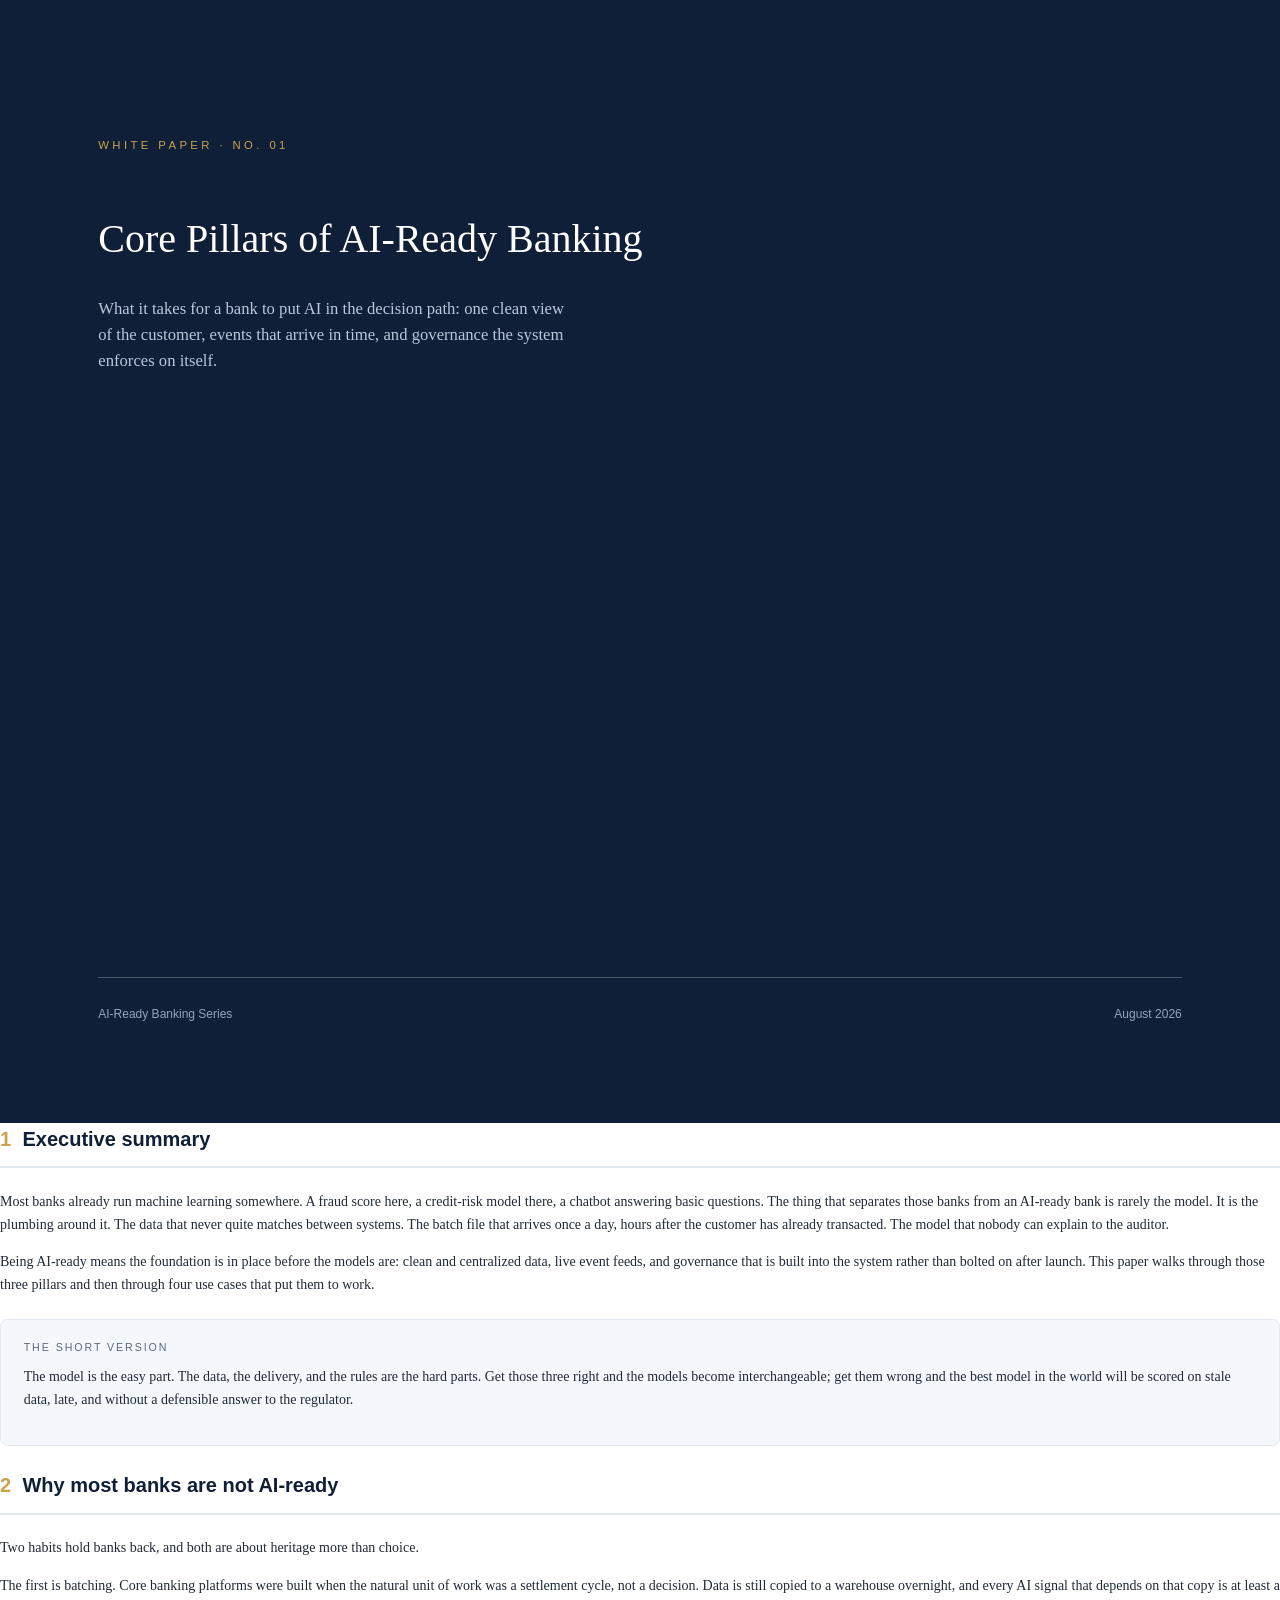
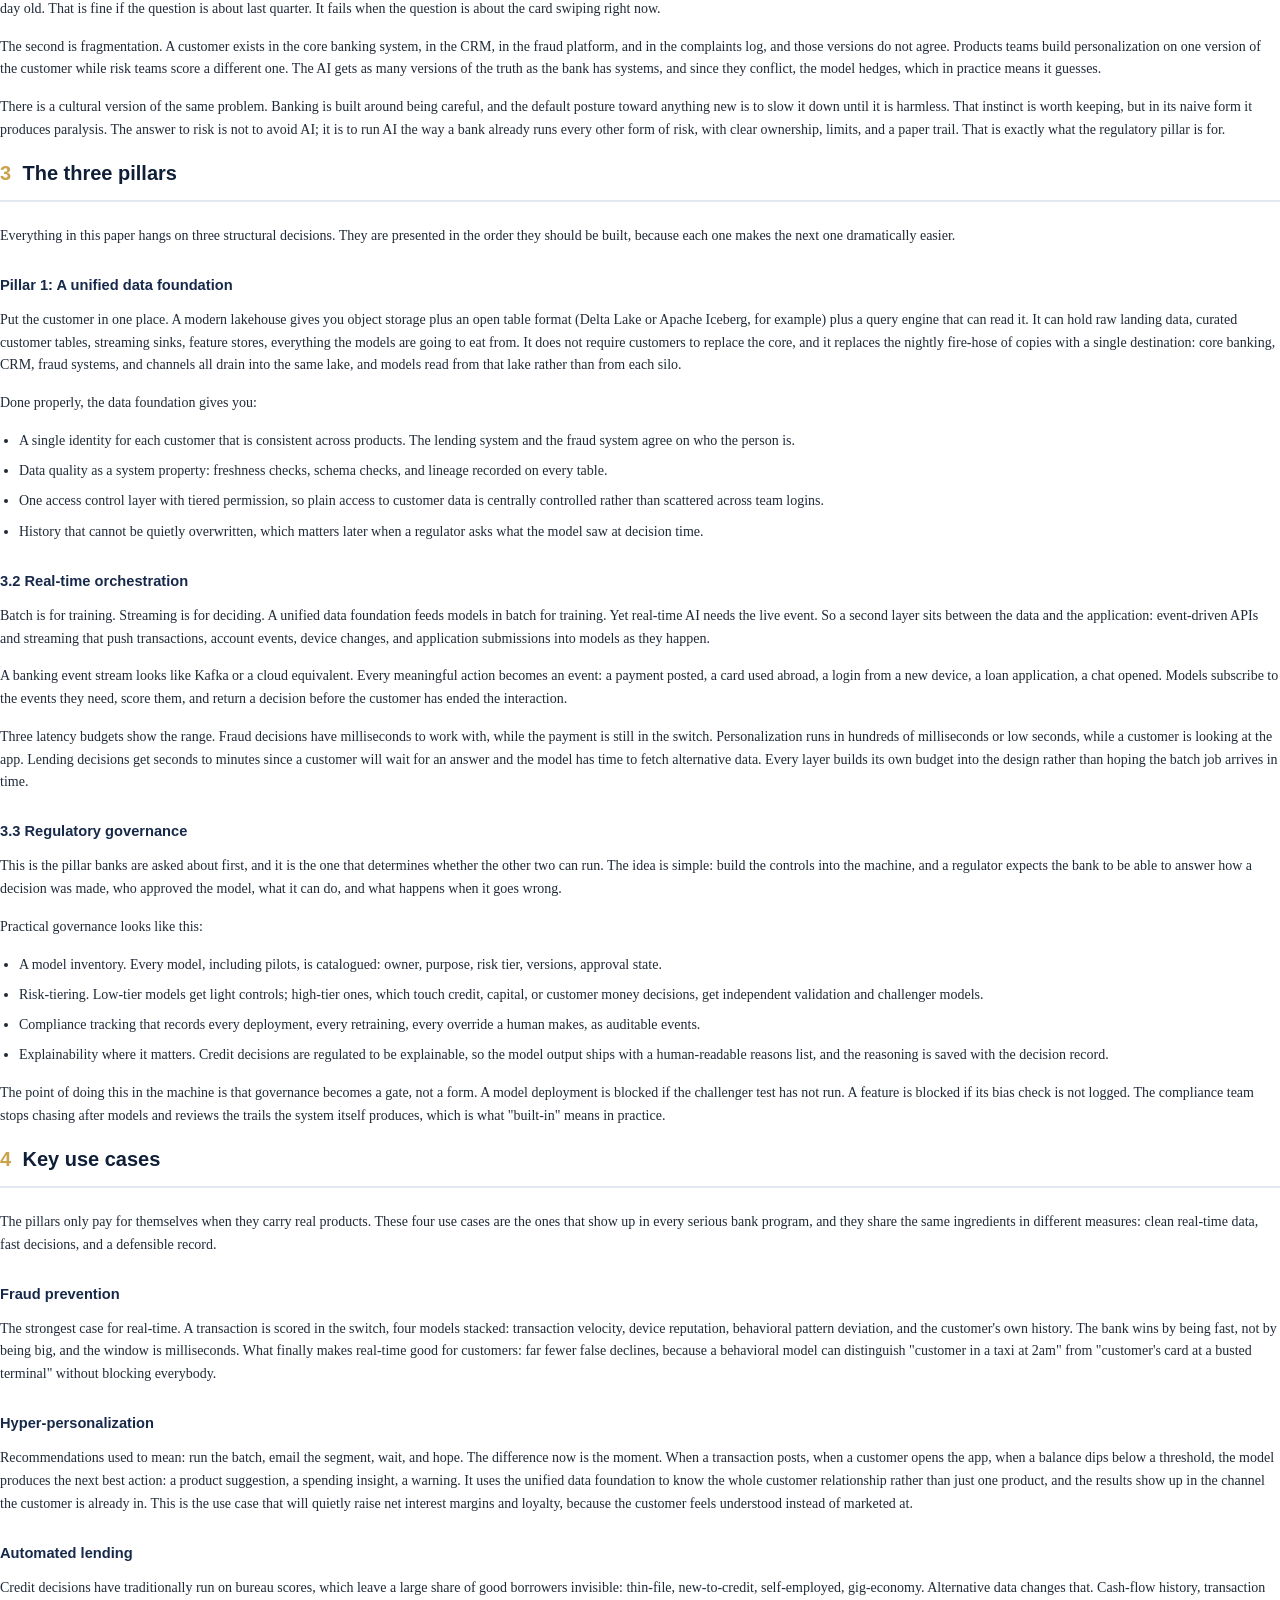
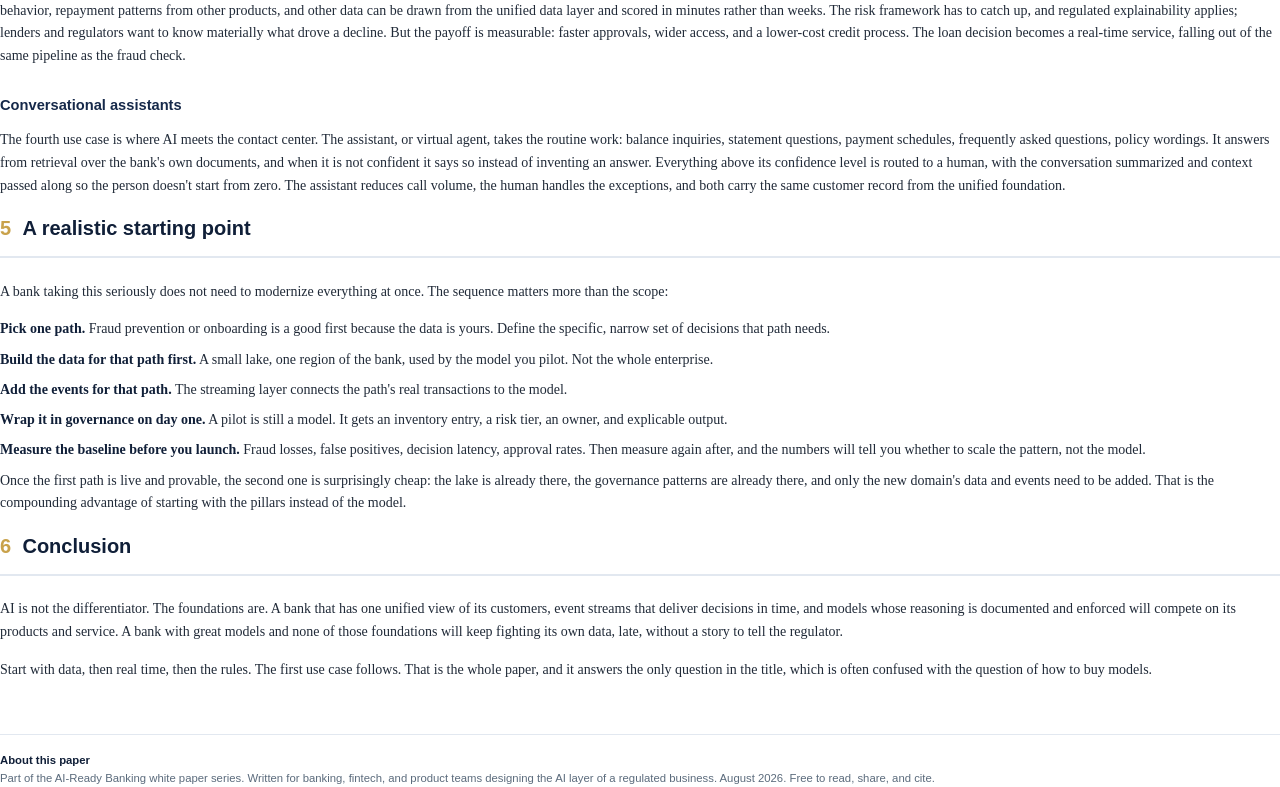
==== white-papers/core-pillars-of-ai-ready-banking.html @ 01cc120d "White paper 01: Core Pillars of AI-Ready Banking" ====
<!DOCTYPE html>
<html lang="en">
<head>
<meta charset="utf-8">
<meta name="viewport" content="width=device-width, initial-scale=1">
<title>Core Pillars of AI-Ready Banking | White Paper</title>
<style>
  :root {
    --navy: #101f38;
    --navy2: #16294a;
    --gold: #c9a24b;
    --ink: #202a38;
    --muted: #5b6b7c;
    --line: #e2e8f0;
  }
  * { box-sizing: border-box; margin: 0; padding: 0; }
  html { -webkit-print-color-adjust: exact; print-color-adjust: exact; }
  body {
    font-family: Georgia, "Times New Roman", serif;
    color: var(--ink);
    font-size: 10.5pt;
    line-height: 1.62;
  }

  @page { size: A4; margin: 20mm 17mm; }
  @page cover { margin: 0; }
  @page { @bottom-right { content: counter(page); font-family: "Segoe UI", Arial, sans-serif; font-size: 8pt; color: #94a3b3; } }
  @page cover { @bottom-right { content: none; } }

  /* ---------- cover ---------- */
  .cover {
    page: cover;
    height: 297mm;
    background: var(--navy);
    color: #fff;
    padding: 36mm 26mm;
    position: relative;
    page-break-after: always;
  }
  .cover .kicker {
    font-family: "Segoe UI", Arial, sans-serif;
    letter-spacing: .3em;
    font-size: 8.5pt;
    color: var(--gold);
    text-transform: uppercase;
  }
  .cover h1 {
    font-size: 30pt;
    line-height: 1.18;
    font-weight: normal;
    margin: 16mm 0 9mm;
  }
  .cover .subtitle {
    font-size: 12.5pt;
    line-height: 1.55;
    color: #b9c7d9;
    max-width: 128mm;
  }
  .cover .meta {
    position: absolute;
    bottom: 26mm;
    left: 26mm;
    right: 26mm;
    border-top: 1px solid rgba(255,255,255,.25);
    padding-top: 7mm;
    font-family: "Segoe UI", Arial, sans-serif;
    font-size: 9pt;
    color: #93a5bb;
    display: flex;
    justify-content: space-between;
  }

  /* ---------- body ---------- */
  section { padding: 0; }
  h2 {
    font-family: "Segoe UI", Arial, sans-serif;
    font-size: 15pt;
    font-weight: 600;
    color: var(--navy);
    margin: 0 0 6mm;
    padding-bottom: 3mm;
    border-bottom: 2px solid var(--line);
    page-break-after: avoid;
  }
  h2 .num { color: var(--gold); margin-right: 3mm; font-weight: 600; }
  h3 {
    font-family: "Segoe UI", Arial, sans-serif;
    font-size: 11pt;
    font-weight: 600;
    color: var(--navy2);
    margin: 7mm 0 3mm;
    page-break-after: avoid;
  }
  p { margin: 0 0 4mm; }
  ul { margin: 0 0 4mm 5mm; }
  li { margin-bottom: 2mm; }
  strong { color: var(--navy); }
  .paper-title {
    font-family: "Segoe UI", Arial, sans-serif;
    font-size: 17pt;
    font-weight: 600;
    color: var(--navy);
    margin-bottom: 6mm;
  }
  .lede {
    font-size: 11.5pt;
    line-height: 1.6;
    color: #33445a;
    border-left: 3px solid var(--gold);
    padding-left: 5mm;
    margin-bottom: 8mm;
  }
  .box {
    background: #f4f7fb;
    border: 1px solid var(--line);
    border-radius: 2mm;
    padding: 5mm 6mm;
    margin: 6mm 0;
  }
  .box .box-label {
    font-family: "Segoe UI", Arial, sans-serif;
    font-size: 8pt;
    letter-spacing: .18em;
    text-transform: uppercase;
    color: var(--muted);
    margin-bottom: 2.5mm;
  }
  .pillars { margin: 6mm 0; }
  .colophon {
    margin-top: 14mm;
    padding-top: 4mm;
    border-top: 1px solid var(--line);
    font-size: 8.5pt;
    color: var(--muted);
    font-family: "Segoe UI", Arial, sans-serif;
    line-height: 1.6;
  }
  .pagebreak { page-break-before: always; }
</style>
</head>
<body>

<!-- ================= COVER ================= -->
<div class="cover">
  <div class="kicker">White Paper &middot; No. 01</div>
  <h1>Core Pillars of AI-Ready Banking</h1>
  <div class="subtitle">What it takes for a bank to put AI in the decision path: one clean view of the customer, events that arrive in time, and governance the system enforces on itself.</div>
  <div class="meta">
    <span>AI-Ready Banking Series</span>
    <span>August 2026</span>
  </div>
</div>

<!-- ================= BODY ================= -->
<section>
  <h2><span class="num">1</span>Executive summary</h2>

  <p>Most banks already run machine learning somewhere. A fraud score here, a credit-risk model there, a chatbot answering basic questions. The thing that separates those banks from an AI-ready bank is rarely the model. It is the plumbing around it. The data that never quite matches between systems. The batch file that arrives once a day, hours after the customer has already transacted. The model that nobody can explain to the auditor.</p>

  <p>Being AI-ready means the foundation is in place before the models are: clean and centralized data, live event feeds, and governance that is built into the system rather than bolted on after launch. This paper walks through those three pillars and then through four use cases that put them to work.</p>

  <div class="box">
    <div class="box-label">The short version</div>
    <p>The model is the easy part. The data, the delivery, and the rules are the hard parts. Get those three right and the models become interchangeable; get them wrong and the best model in the world will be scored on stale data, late, and without a defensible answer to the regulator.</p>
  </div>

  <h2><span class="num">2</span>Why most banks are not AI-ready</h2>

  <p>Two habits hold banks back, and both are about heritage more than choice.</p>

  <p>The first is batching. Core banking platforms were built when the natural unit of work was a settlement cycle, not a decision. Data is still copied to a warehouse overnight, and every AI signal that depends on that copy is at least a day old. That is fine if the question is about last quarter. It fails when the question is about the card swiping right now.</p>

  <p>The second is fragmentation. A customer exists in the core banking system, in the CRM, in the fraud platform, and in the complaints log, and those versions do not agree. Products teams build personalization on one version of the customer while risk teams score a different one. The AI gets as many versions of the truth as the bank has systems, and since they conflict, the model hedges, which in practice means it guesses.</p>

  <p>There is a cultural version of the same problem. Banking is built around being careful, and the default posture toward anything new is to slow it down until it is harmless. That instinct is worth keeping, but in its naive form it produces paralysis. The answer to risk is not to avoid AI; it is to run AI the way a bank already runs every other form of risk, with clear ownership, limits, and a paper trail. That is exactly what the regulatory pillar is for.</p>

  <h2><span class="num">3</span>The three pillars</h2>

  <p>Everything in this paper hangs on three structural decisions. They are presented in the order they should be built, because each one makes the next one dramatically easier.</p>

  <h3>Pillar 1: A unified data foundation</h3>
  <p>Put the customer in one place. A modern lakehouse gives you object storage plus an open table format (Delta Lake or Apache Iceberg, for example) plus a query engine that can read it. It can hold raw landing data, curated customer tables, streaming sinks, feature stores, everything the models are going to eat from. It does not require customers to replace the core, and it replaces the nightly fire-hose of copies with a single destination: core banking, CRM, fraud systems, and channels all drain into the same lake, and models read from that lake rather than from each silo.</p>
  <p>Done properly, the data foundation gives you:</p>
  <ul>
    <li>A single identity for each customer that is consistent across products. The lending system and the fraud system agree on who the person is.</li>
    <li>Data quality as a system property: freshness checks, schema checks, and lineage recorded on every table.</li>
    <li>One access control layer with tiered permission, so plain access to customer data is centrally controlled rather than scattered across team logins.</li>
    <li>History that cannot be quietly overwritten, which matters later when a regulator asks what the model saw at decision time.</li>
  </ul>

  <h3>3.2 Real-time orchestration</h3>
  <p>Batch is for training. Streaming is for deciding. A unified data foundation feeds models in batch for training. Yet real-time AI needs the live event. So a second layer sits between the data and the application: event-driven APIs and streaming that push transactions, account events, device changes, and application submissions into models as they happen.</p>
  <p>A banking event stream looks like Kafka or a cloud equivalent. Every meaningful action becomes an event: a payment posted, a card used abroad, a login from a new device, a loan application, a chat opened. Models subscribe to the events they need, score them, and return a decision before the customer has ended the interaction.</p>
  <p>Three latency budgets show the range. Fraud decisions have milliseconds to work with, while the payment is still in the switch. Personalization runs in hundreds of milliseconds or low seconds, while a customer is looking at the app. Lending decisions get seconds to minutes since a customer will wait for an answer and the model has time to fetch alternative data. Every layer builds its own budget into the design rather than hoping the batch job arrives in time.</p>

  <h3>3.3 Regulatory governance</h3>
  <p>This is the pillar banks are asked about first, and it is the one that determines whether the other two can run. The idea is simple: build the controls into the machine, and a regulator expects the bank to be able to answer how a decision was made, who approved the model, what it can do, and what happens when it goes wrong.</p>
  <p>Practical governance looks like this:</p>
  <ul>
    <li>A model inventory. Every model, including pilots, is catalogued: owner, purpose, risk tier, versions, approval state.</li>
    <li>Risk-tiering. Low-tier models get light controls; high-tier ones, which touch credit, capital, or customer money decisions, get independent validation and challenger models.</li>
    <li>Compliance tracking that records every deployment, every retraining, every override a human makes, as auditable events.</li>
    <li>Explainability where it matters. Credit decisions are regulated to be explainable, so the model output ships with a human-readable reasons list, and the reasoning is saved with the decision record.</li>
  </ul>
  <p>The point of doing this in the machine is that governance becomes a gate, not a form. A model deployment is blocked if the challenger test has not run. A feature is blocked if its bias check is not logged. The compliance team stops chasing after models and reviews the trails the system itself produces, which is what "built-in" means in practice.</p>

  <h2><span class="num">4</span>Key use cases</h2>

  <p>The pillars only pay for themselves when they carry real products. These four use cases are the ones that show up in every serious bank program, and they share the same ingredients in different measures: clean real-time data, fast decisions, and a defensible record.</p>

  <h3>Fraud prevention</h3>
  <p>The strongest case for real-time. A transaction is scored in the switch, four models stacked: transaction velocity, device reputation, behavioral pattern deviation, and the customer's own history. The bank wins by being fast, not by being big, and the window is milliseconds. What finally makes real-time good for customers: far fewer false declines, because a behavioral model can distinguish "customer in a taxi at 2am" from "customer's card at a busted terminal" without blocking everybody.</p>

  <h3>Hyper-personalization</h3>
  <p>Recommendations used to mean: run the batch, email the segment, wait, and hope. The difference now is the moment. When a transaction posts, when a customer opens the app, when a balance dips below a threshold, the model produces the next best action: a product suggestion, a spending insight, a warning. It uses the unified data foundation to know the whole customer relationship rather than just one product, and the results show up in the channel the customer is already in. This is the use case that will quietly raise net interest margins and loyalty, because the customer feels understood instead of marketed at.</p>

  <h3>Automated lending</h3>
  <p>Credit decisions have traditionally run on bureau scores, which leave a large share of good borrowers invisible: thin-file, new-to-credit, self-employed, gig-economy. Alternative data changes that. Cash-flow history, transaction behavior, repayment patterns from other products, and other data can be drawn from the unified data layer and scored in minutes rather than weeks. The risk framework has to catch up, and regulated explainability applies; lenders and regulators want to know materially what drove a decline. But the payoff is measurable: faster approvals, wider access, and a lower-cost credit process. The loan decision becomes a real-time service, falling out of the same pipeline as the fraud check.</p>

  <h3>Conversational assistants</h3>
  <p>The fourth use case is where AI meets the contact center. The assistant, or virtual agent, takes the routine work: balance inquiries, statement questions, payment schedules, frequently asked questions, policy wordings. It answers from retrieval over the bank's own documents, and when it is not confident it says so instead of inventing an answer. Everything above its confidence level is routed to a human, with the conversation summarized and context passed along so the person doesn't start from zero. The assistant reduces call volume, the human handles the exceptions, and both carry the same customer record from the unified foundation.</p>

  <h2><span class="num">5</span>A realistic starting point</h2>

  <p>A bank taking this seriously does not need to modernize everything at once. The sequence matters more than the scope:</p>

  <ol>
    <li><strong>Pick one path.</strong> Fraud prevention or onboarding is a good first because the data is yours. Define the specific, narrow set of decisions that path needs.</li>
    <li><strong>Build the data for that path first.</strong> A small lake, one region of the bank, used by the model you pilot. Not the whole enterprise.</li>
    <li><strong>Add the events for that path.</strong> The streaming layer connects the path's real transactions to the model.</li>
    <li><strong>Wrap it in governance on day one.</strong> A pilot is still a model. It gets an inventory entry, a risk tier, an owner, and explicable output.</li>
    <li><strong>Measure the baseline before you launch.</strong> Fraud losses, false positives, decision latency, approval rates. Then measure again after, and the numbers will tell you whether to scale the pattern, not the model.</li>
  </ol>

  <p>Once the first path is live and provable, the second one is surprisingly cheap: the lake is already there, the governance patterns are already there, and only the new domain's data and events need to be added. That is the compounding advantage of starting with the pillars instead of the model.</p>

  <h2><span class="num">6</span>Conclusion</h2>

  <p>AI is not the differentiator. The foundations are. A bank that has one unified view of its customers, event streams that deliver decisions in time, and models whose reasoning is documented and enforced will compete on its products and service. A bank with great models and none of those foundations will keep fighting its own data, late, without a story to tell the regulator.</p>
  <p>Start with data, then real time, then the rules. The first use case follows. That is the whole paper, and it answers the only question in the title, which is often confused with the question of how to buy models.</p>

  <div class="colophon">
    <strong>About this paper</strong><br>
    Part of the AI-Ready Banking white paper series. Written for banking, fintech, and product teams designing the AI layer of a regulated business. August 2026. Free to read, share, and cite.
  </div>
</section>

</body>
</html>
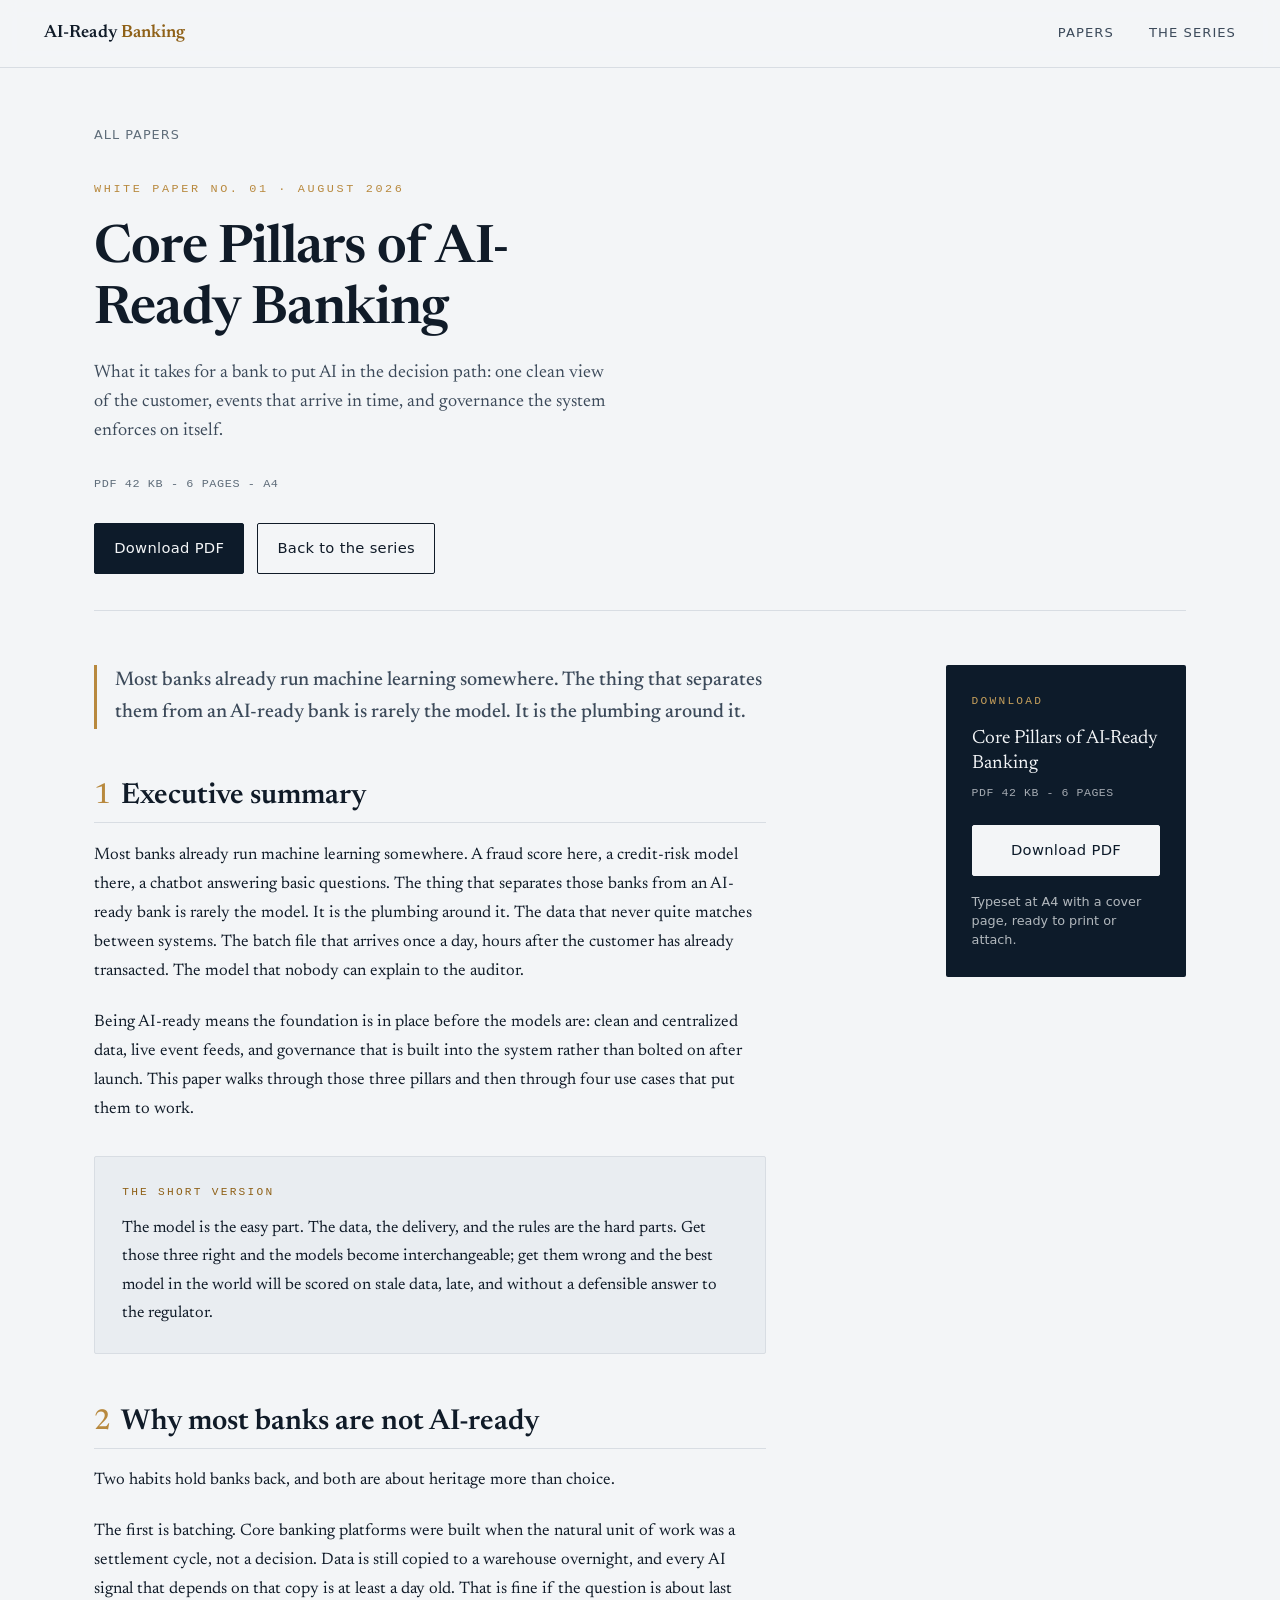
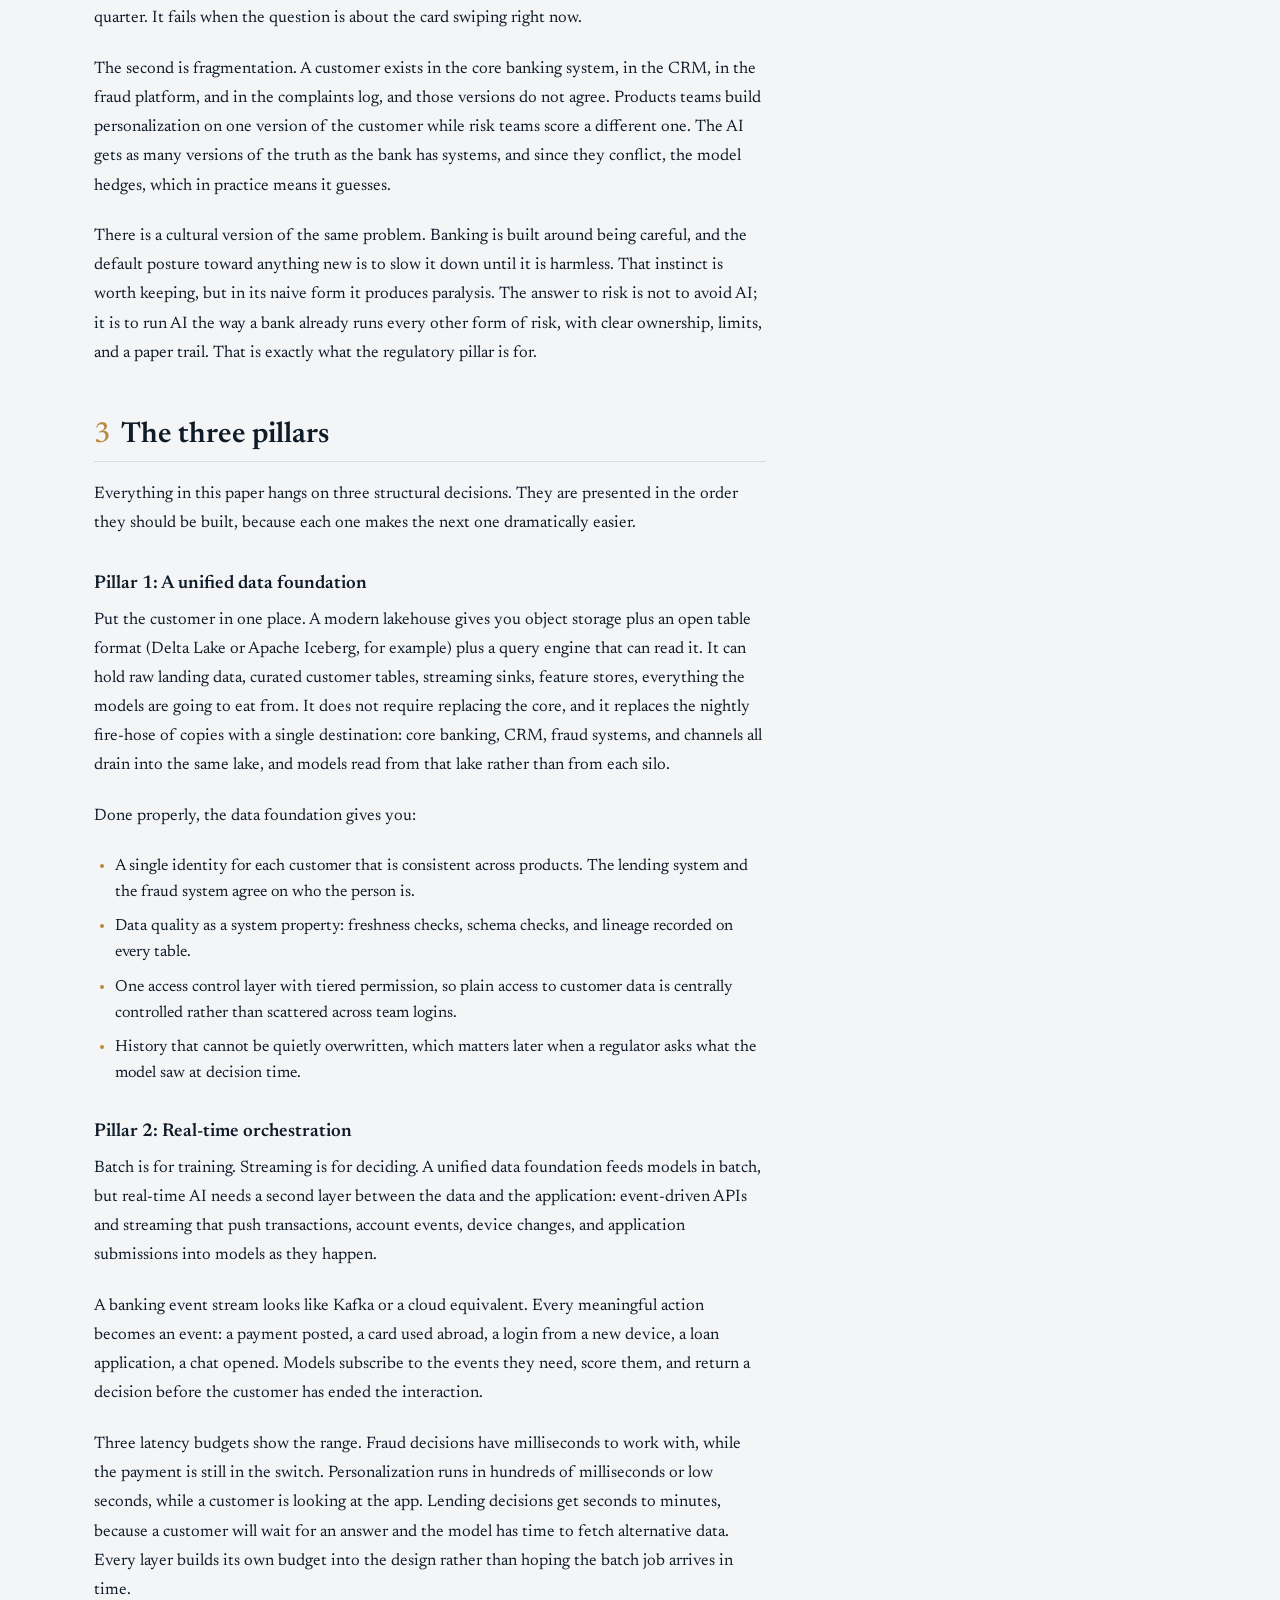
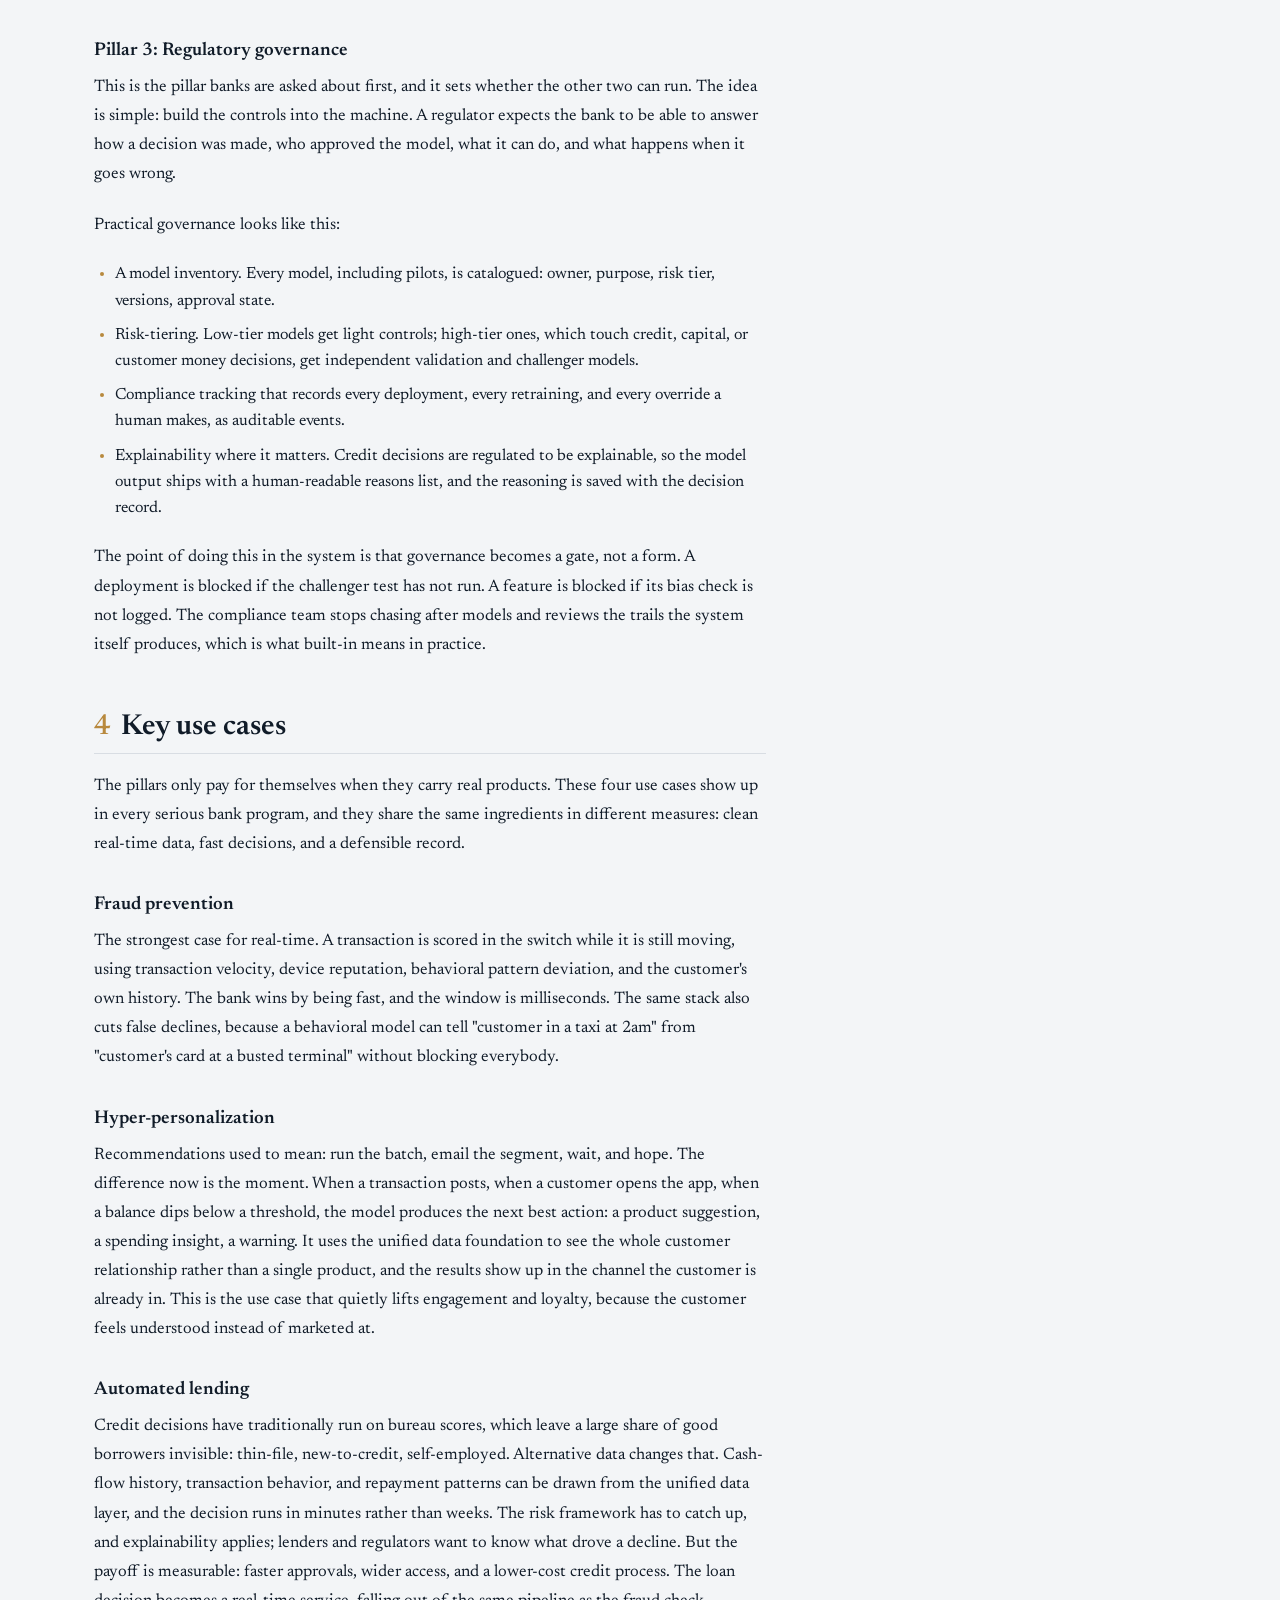
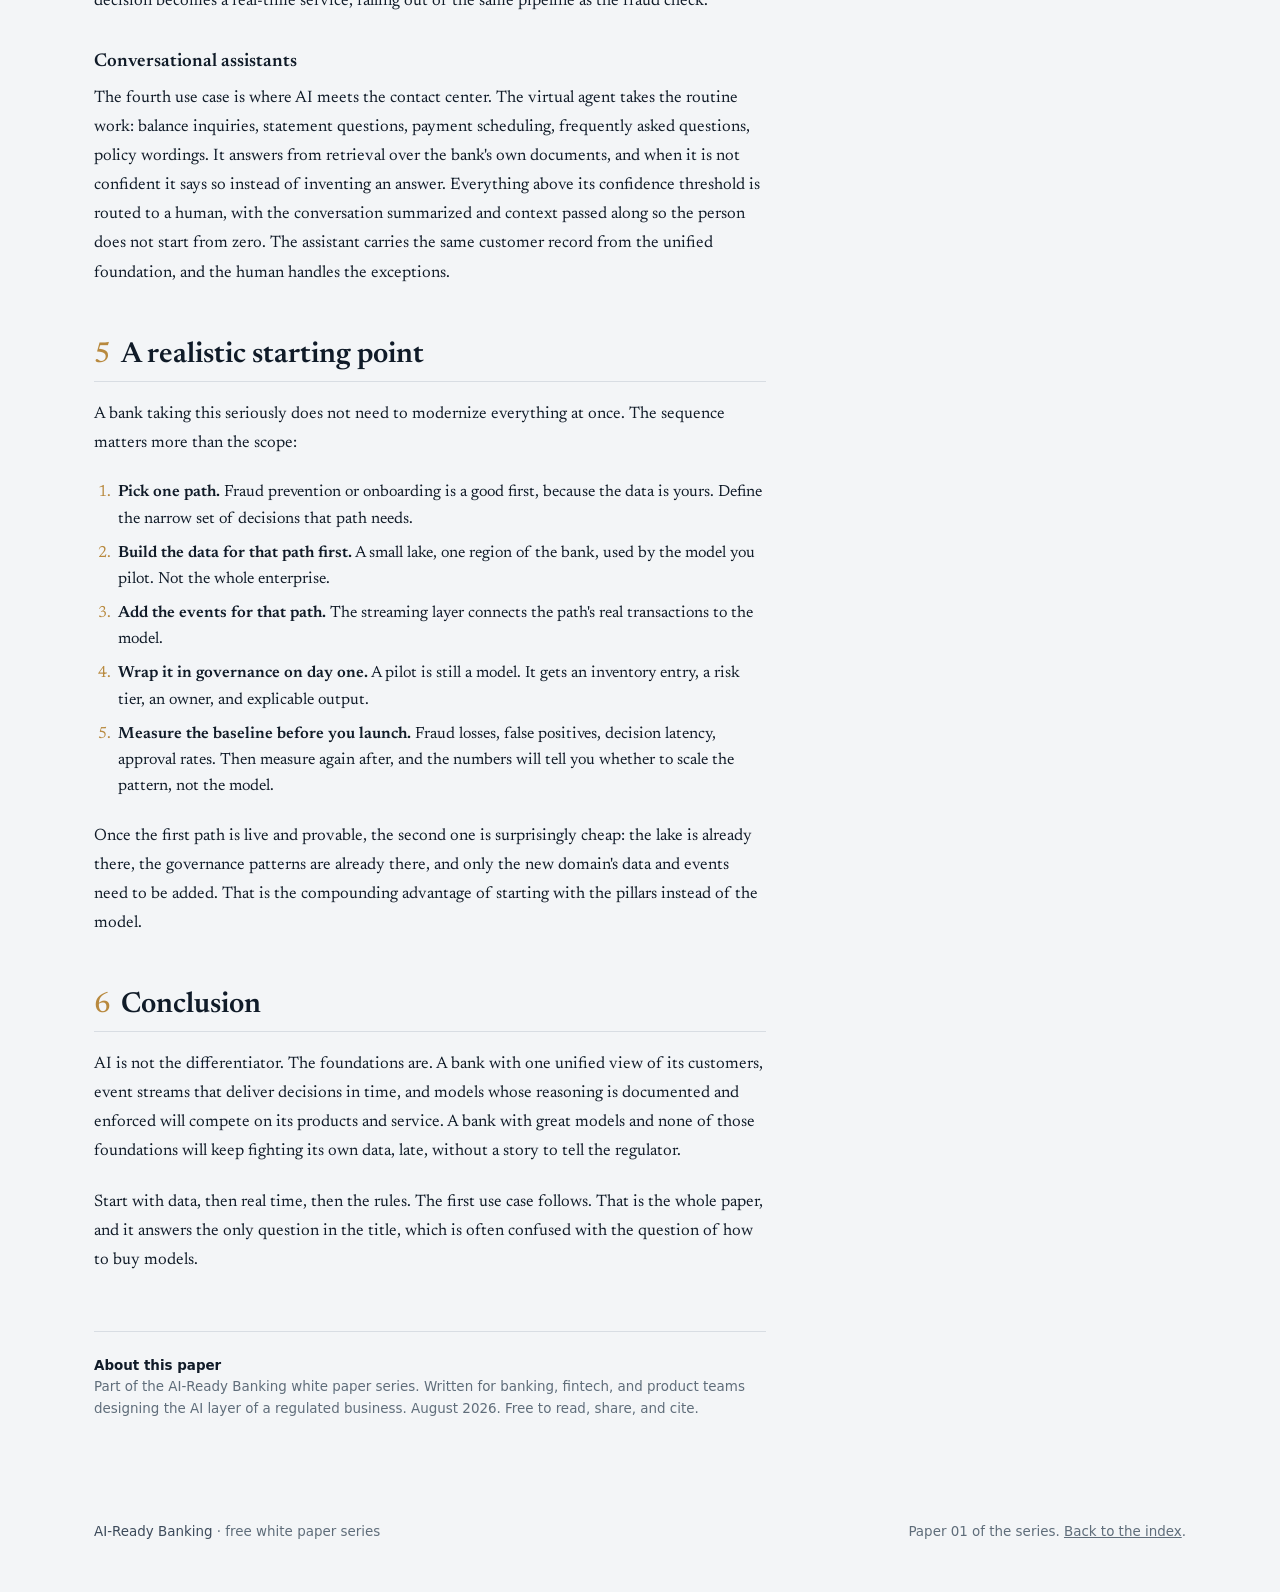
==== commit 5b7bfcdf: "Redesign the series site and PDF pipeline - New design system: cool bond paper, banknote gold, hairl" ====
--- a/white-papers/core-pillars-of-ai-ready-banking.html
+++ b/white-papers/core-pillars-of-ai-ready-banking.html
@@ -3,144 +3,74 @@
 <head>
 <meta charset="utf-8">
 <meta name="viewport" content="width=device-width, initial-scale=1">
-<title>Core Pillars of AI-Ready Banking | White Paper</title>
+<title>Core Pillars of AI-Ready Banking | White Paper 01</title>
+<meta name="description" content="White paper: the data, delivery, and governance foundations a bank needs before AI can make decisions in real time.">
+<meta property="og:title" content="Core Pillars of AI-Ready Banking">
+<meta property="og:description" content="Three pillars and four use cases that turn AI from a pilot into a decision engine inside a regulated bank.">
+<meta property="og:type" content="article">
+<link rel="icon" href="data:image/svg+xml,%3Csvg xmlns='http://www.w3.org/2000/svg' viewBox='0 0 64 64'%3E%3Crect width='64' height='64' fill='%230d1b2a'/%3E%3Ctext x='32' y='45' font-family='Georgia,serif' font-size='38' fill='%23b8893e' text-anchor='middle'%3EA%3C/text%3E%3C/svg%3E">
+<link rel="stylesheet" href="../assets/fonts.css">
+<link rel="stylesheet" href="../assets/site.css">
 <style>
-  :root {
-    --navy: #101f38;
-    --navy2: #16294a;
-    --gold: #c9a24b;
-    --ink: #202a38;
-    --muted: #5b6b7c;
-    --line: #e2e8f0;
-  }
-  * { box-sizing: border-box; margin: 0; padding: 0; }
-  html { -webkit-print-color-adjust: exact; print-color-adjust: exact; }
-  body {
-    font-family: Georgia, "Times New Roman", serif;
-    color: var(--ink);
-    font-size: 10.5pt;
-    line-height: 1.62;
-  }
-
+  /* ---------- print: the paper is the artifact ---------- */
   @page { size: A4; margin: 20mm 17mm; }
   @page cover { margin: 0; }
-  @page { @bottom-right { content: counter(page); font-family: "Segoe UI", Arial, sans-serif; font-size: 8pt; color: #94a3b3; } }
+  @page { @bottom-right { content: counter(page); font-family: "Segoe UI", Arial, sans-serif; font-size: 8pt; color: #8a97a5; } }
   @page cover { @bottom-right { content: none; } }
 
-  /* ---------- cover ---------- */
-  .cover {
-    page: cover;
-    height: 297mm;
-    background: var(--navy);
-    color: #fff;
-    padding: 36mm 26mm;
-    position: relative;
-    page-break-after: always;
+  .cover { display: none; } /* print only */
+
+  @media print {
+    .site-head, .back-link, .paper-cta, .download-card, .paper-heading { display: none !important; }
+    .paper-layout { display: block; }
+    .article { max-width: none; }
+    .article p { font-size: 10.5pt; line-height: 1.7; margin-bottom: 4mm; }
+    .article h2 { font-size: 14pt; margin: 9mm 0 4mm; border-bottom: 1px solid #d8dde3; padding-bottom: 2mm; page-break-after: avoid; }
+    .article h3 { font-size: 11pt; margin: 7mm 0 2.5mm; page-break-after: avoid; }
+    .article .lede { font-size: 12pt; border-left: 3px solid #b8893e; padding-left: 5mm; }
+    .article .box { background: #e9edf1; border: 1px solid #d8dde3; }
+    .article ul, .article ol { margin-bottom: 4mm; }
+    .colophon { font-size: 8.5pt; }
+
+    .cover {
+      display: block;
+      page: cover;
+      height: 297mm;
+      background: #0d1b2a;
+      color: #ffffff;
+      padding: 36mm 26mm;
+      position: relative;
+      page-break-after: always;
+    }
+    .cover .kicker {
+      font-family: "Segoe UI", Arial, sans-serif;
+      letter-spacing: 0.3em;
+      font-size: 8.5pt;
+      color: #c8a15c;
+      text-transform: uppercase;
+    }
+    .cover h1 { font-size: 30pt; line-height: 1.18; font-weight: 600; margin: 16mm 0 9mm; color: #ffffff; }
+    .cover .subtitle { font-size: 12.5pt; line-height: 1.55; color: #b9c7d9; max-width: 128mm; }
+    .cover .meta {
+      position: absolute; bottom: 26mm; left: 26mm; right: 26mm;
+      border-top: 1px solid rgba(255, 255, 255, 0.25); padding-top: 7mm;
+      font-family: "Segoe UI", Arial, sans-serif; font-size: 9pt; color: #93a5bb;
+      display: flex; justify-content: space-between;
+    }
   }
-  .cover .kicker {
-    font-family: "Segoe UI", Arial, sans-serif;
-    letter-spacing: .3em;
-    font-size: 8.5pt;
-    color: var(--gold);
-    text-transform: uppercase;
-  }
-  .cover h1 {
-    font-size: 30pt;
-    line-height: 1.18;
-    font-weight: normal;
-    margin: 16mm 0 9mm;
-  }
-  .cover .subtitle {
-    font-size: 12.5pt;
-    line-height: 1.55;
-    color: #b9c7d9;
-    max-width: 128mm;
-  }
-  .cover .meta {
-    position: absolute;
-    bottom: 26mm;
-    left: 26mm;
-    right: 26mm;
-    border-top: 1px solid rgba(255,255,255,.25);
-    padding-top: 7mm;
-    font-family: "Segoe UI", Arial, sans-serif;
-    font-size: 9pt;
-    color: #93a5bb;
-    display: flex;
-    justify-content: space-between;
-  }
-
-  /* ---------- body ---------- */
-  section { padding: 0; }
-  h2 {
-    font-family: "Segoe UI", Arial, sans-serif;
-    font-size: 15pt;
-    font-weight: 600;
-    color: var(--navy);
-    margin: 0 0 6mm;
-    padding-bottom: 3mm;
-    border-bottom: 2px solid var(--line);
-    page-break-after: avoid;
-  }
-  h2 .num { color: var(--gold); margin-right: 3mm; font-weight: 600; }
-  h3 {
-    font-family: "Segoe UI", Arial, sans-serif;
-    font-size: 11pt;
-    font-weight: 600;
-    color: var(--navy2);
-    margin: 7mm 0 3mm;
-    page-break-after: avoid;
-  }
-  p { margin: 0 0 4mm; }
-  ul { margin: 0 0 4mm 5mm; }
-  li { margin-bottom: 2mm; }
-  strong { color: var(--navy); }
-  .paper-title {
-    font-family: "Segoe UI", Arial, sans-serif;
-    font-size: 17pt;
-    font-weight: 600;
-    color: var(--navy);
-    margin-bottom: 6mm;
-  }
-  .lede {
-    font-size: 11.5pt;
-    line-height: 1.6;
-    color: #33445a;
-    border-left: 3px solid var(--gold);
-    padding-left: 5mm;
-    margin-bottom: 8mm;
-  }
-  .box {
-    background: #f4f7fb;
-    border: 1px solid var(--line);
-    border-radius: 2mm;
-    padding: 5mm 6mm;
-    margin: 6mm 0;
-  }
-  .box .box-label {
-    font-family: "Segoe UI", Arial, sans-serif;
-    font-size: 8pt;
-    letter-spacing: .18em;
-    text-transform: uppercase;
-    color: var(--muted);
-    margin-bottom: 2.5mm;
-  }
-  .pillars { margin: 6mm 0; }
-  .colophon {
-    margin-top: 14mm;
-    padding-top: 4mm;
-    border-top: 1px solid var(--line);
-    font-size: 8.5pt;
-    color: var(--muted);
-    font-family: "Segoe UI", Arial, sans-serif;
-    line-height: 1.6;
-  }
-  .pagebreak { page-break-before: always; }
 </style>
 </head>
 <body>
 
-<!-- ================= COVER ================= -->
+<header class="site-head">
+  <a class="wordmark" href="../index.html">AI-Ready <span>Banking</span></a>
+  <nav aria-label="Site">
+    <a href="../index.html#papers">Papers</a>
+    <a href="../index.html#series">The series</a>
+  </nav>
+</header>
+
+<!-- ================= print cover ================= -->
 <div class="cover">
   <div class="kicker">White Paper &middot; No. 01</div>
   <h1>Core Pillars of AI-Ready Banking</h1>
@@ -151,99 +81,120 @@
   </div>
 </div>
 
-<!-- ================= BODY ================= -->
-<section>
-  <h2><span class="num">1</span>Executive summary</h2>
-
-  <p>Most banks already run machine learning somewhere. A fraud score here, a credit-risk model there, a chatbot answering basic questions. The thing that separates those banks from an AI-ready bank is rarely the model. It is the plumbing around it. The data that never quite matches between systems. The batch file that arrives once a day, hours after the customer has already transacted. The model that nobody can explain to the auditor.</p>
-
-  <p>Being AI-ready means the foundation is in place before the models are: clean and centralized data, live event feeds, and governance that is built into the system rather than bolted on after launch. This paper walks through those three pillars and then through four use cases that put them to work.</p>
-
-  <div class="box">
-    <div class="box-label">The short version</div>
-    <p>The model is the easy part. The data, the delivery, and the rules are the hard parts. Get those three right and the models become interchangeable; get them wrong and the best model in the world will be scored on stale data, late, and without a defensible answer to the regulator.</p>
+<main class="wrap">
+
+  <header class="paper-heading">
+    <a class="back-link" href="../index.html">All papers</a>
+    <p class="kicker">White paper No. 01 &middot; August 2026</p>
+    <h1>Core Pillars of AI-Ready Banking</h1>
+    <p class="subtitle">What it takes for a bank to put AI in the decision path: one clean view of the customer, events that arrive in time, and governance the system enforces on itself.</p>
+    <p class="meta-row">PDF 42 KB - 6 pages - A4</p>
+    <div class="paper-cta">
+      <a class="btn primary" href="core-pillars-of-ai-ready-banking.pdf">Download PDF</a>
+      <a class="btn ghost" href="../index.html">Back to the series</a>
+    </div>
+  </header>
+
+  <div class="paper-layout">
+    <article class="article">
+
+      <p class="lede">Most banks already run machine learning somewhere. The thing that separates them from an AI-ready bank is rarely the model. It is the plumbing around it.</p>
+
+      <h2><span class="num">1</span>Executive summary</h2>
+      <p>Most banks already run machine learning somewhere. A fraud score here, a credit-risk model there, a chatbot answering basic questions. The thing that separates those banks from an AI-ready bank is rarely the model. It is the plumbing around it. The data that never quite matches between systems. The batch file that arrives once a day, hours after the customer has already transacted. The model that nobody can explain to the auditor.</p>
+      <p>Being AI-ready means the foundation is in place before the models are: clean and centralized data, live event feeds, and governance that is built into the system rather than bolted on after launch. This paper walks through those three pillars and then through four use cases that put them to work.</p>
+
+      <div class="box">
+        <p class="box-label">The short version</p>
+        <p>The model is the easy part. The data, the delivery, and the rules are the hard parts. Get those three right and the models become interchangeable; get them wrong and the best model in the world will be scored on stale data, late, and without a defensible answer to the regulator.</p>
+      </div>
+
+      <h2><span class="num">2</span>Why most banks are not AI-ready</h2>
+      <p>Two habits hold banks back, and both are about heritage more than choice.</p>
+      <p>The first is batching. Core banking platforms were built when the natural unit of work was a settlement cycle, not a decision. Data is still copied to a warehouse overnight, and every AI signal that depends on that copy is at least a day old. That is fine if the question is about last quarter. It fails when the question is about the card swiping right now.</p>
+      <p>The second is fragmentation. A customer exists in the core banking system, in the CRM, in the fraud platform, and in the complaints log, and those versions do not agree. Products teams build personalization on one version of the customer while risk teams score a different one. The AI gets as many versions of the truth as the bank has systems, and since they conflict, the model hedges, which in practice means it guesses.</p>
+      <p>There is a cultural version of the same problem. Banking is built around being careful, and the default posture toward anything new is to slow it down until it is harmless. That instinct is worth keeping, but in its naive form it produces paralysis. The answer to risk is not to avoid AI; it is to run AI the way a bank already runs every other form of risk, with clear ownership, limits, and a paper trail. That is exactly what the regulatory pillar is for.</p>
+
+      <h2><span class="num">3</span>The three pillars</h2>
+      <p>Everything in this paper hangs on three structural decisions. They are presented in the order they should be built, because each one makes the next one dramatically easier.</p>
+
+      <h3>Pillar 1: A unified data foundation</h3>
+      <p>Put the customer in one place. A modern lakehouse gives you object storage plus an open table format (Delta Lake or Apache Iceberg, for example) plus a query engine that can read it. It can hold raw landing data, curated customer tables, streaming sinks, feature stores, everything the models are going to eat from. It does not require replacing the core, and it replaces the nightly fire-hose of copies with a single destination: core banking, CRM, fraud systems, and channels all drain into the same lake, and models read from that lake rather than from each silo.</p>
+      <p>Done properly, the data foundation gives you:</p>
+      <ul>
+        <li>A single identity for each customer that is consistent across products. The lending system and the fraud system agree on who the person is.</li>
+        <li>Data quality as a system property: freshness checks, schema checks, and lineage recorded on every table.</li>
+        <li>One access control layer with tiered permission, so plain access to customer data is centrally controlled rather than scattered across team logins.</li>
+        <li>History that cannot be quietly overwritten, which matters later when a regulator asks what the model saw at decision time.</li>
+      </ul>
+
+      <h3>Pillar 2: Real-time orchestration</h3>
+      <p>Batch is for training. Streaming is for deciding. A unified data foundation feeds models in batch, but real-time AI needs a second layer between the data and the application: event-driven APIs and streaming that push transactions, account events, device changes, and application submissions into models as they happen.</p>
+      <p>A banking event stream looks like Kafka or a cloud equivalent. Every meaningful action becomes an event: a payment posted, a card used abroad, a login from a new device, a loan application, a chat opened. Models subscribe to the events they need, score them, and return a decision before the customer has ended the interaction.</p>
+      <p>Three latency budgets show the range. Fraud decisions have milliseconds to work with, while the payment is still in the switch. Personalization runs in hundreds of milliseconds or low seconds, while a customer is looking at the app. Lending decisions get seconds to minutes, because a customer will wait for an answer and the model has time to fetch alternative data. Every layer builds its own budget into the design rather than hoping the batch job arrives in time.</p>
+
+      <h3>Pillar 3: Regulatory governance</h3>
+      <p>This is the pillar banks are asked about first, and it sets whether the other two can run. The idea is simple: build the controls into the machine. A regulator expects the bank to be able to answer how a decision was made, who approved the model, what it can do, and what happens when it goes wrong.</p>
+      <p>Practical governance looks like this:</p>
+      <ul>
+        <li>A model inventory. Every model, including pilots, is catalogued: owner, purpose, risk tier, versions, approval state.</li>
+        <li>Risk-tiering. Low-tier models get light controls; high-tier ones, which touch credit, capital, or customer money decisions, get independent validation and challenger models.</li>
+        <li>Compliance tracking that records every deployment, every retraining, and every override a human makes, as auditable events.</li>
+        <li>Explainability where it matters. Credit decisions are regulated to be explainable, so the model output ships with a human-readable reasons list, and the reasoning is saved with the decision record.</li>
+      </ul>
+      <p>The point of doing this in the system is that governance becomes a gate, not a form. A deployment is blocked if the challenger test has not run. A feature is blocked if its bias check is not logged. The compliance team stops chasing after models and reviews the trails the system itself produces, which is what built-in means in practice.</p>
+
+      <h2><span class="num">4</span>Key use cases</h2>
+      <p>The pillars only pay for themselves when they carry real products. These four use cases show up in every serious bank program, and they share the same ingredients in different measures: clean real-time data, fast decisions, and a defensible record.</p>
+
+      <h3>Fraud prevention</h3>
+      <p>The strongest case for real-time. A transaction is scored in the switch while it is still moving, using transaction velocity, device reputation, behavioral pattern deviation, and the customer's own history. The bank wins by being fast, and the window is milliseconds. The same stack also cuts false declines, because a behavioral model can tell "customer in a taxi at 2am" from "customer's card at a busted terminal" without blocking everybody.</p>
+
+      <h3>Hyper-personalization</h3>
+      <p>Recommendations used to mean: run the batch, email the segment, wait, and hope. The difference now is the moment. When a transaction posts, when a customer opens the app, when a balance dips below a threshold, the model produces the next best action: a product suggestion, a spending insight, a warning. It uses the unified data foundation to see the whole customer relationship rather than a single product, and the results show up in the channel the customer is already in. This is the use case that quietly lifts engagement and loyalty, because the customer feels understood instead of marketed at.</p>
+
+      <h3>Automated lending</h3>
+      <p>Credit decisions have traditionally run on bureau scores, which leave a large share of good borrowers invisible: thin-file, new-to-credit, self-employed. Alternative data changes that. Cash-flow history, transaction behavior, and repayment patterns can be drawn from the unified data layer, and the decision runs in minutes rather than weeks. The risk framework has to catch up, and explainability applies; lenders and regulators want to know what drove a decline. But the payoff is measurable: faster approvals, wider access, and a lower-cost credit process. The loan decision becomes a real-time service, falling out of the same pipeline as the fraud check.</p>
+
+      <h3>Conversational assistants</h3>
+      <p>The fourth use case is where AI meets the contact center. The virtual agent takes the routine work: balance inquiries, statement questions, payment scheduling, frequently asked questions, policy wordings. It answers from retrieval over the bank's own documents, and when it is not confident it says so instead of inventing an answer. Everything above its confidence threshold is routed to a human, with the conversation summarized and context passed along so the person does not start from zero. The assistant carries the same customer record from the unified foundation, and the human handles the exceptions.</p>
+
+      <h2><span class="num">5</span>A realistic starting point</h2>
+      <p>A bank taking this seriously does not need to modernize everything at once. The sequence matters more than the scope:</p>
+      <ol>
+        <li><strong>Pick one path.</strong> Fraud prevention or onboarding is a good first, because the data is yours. Define the narrow set of decisions that path needs.</li>
+        <li><strong>Build the data for that path first.</strong> A small lake, one region of the bank, used by the model you pilot. Not the whole enterprise.</li>
+        <li><strong>Add the events for that path.</strong> The streaming layer connects the path's real transactions to the model.</li>
+        <li><strong>Wrap it in governance on day one.</strong> A pilot is still a model. It gets an inventory entry, a risk tier, an owner, and explicable output.</li>
+        <li><strong>Measure the baseline before you launch.</strong> Fraud losses, false positives, decision latency, approval rates. Then measure again after, and the numbers will tell you whether to scale the pattern, not the model.</li>
+      </ol>
+      <p>Once the first path is live and provable, the second one is surprisingly cheap: the lake is already there, the governance patterns are already there, and only the new domain's data and events need to be added. That is the compounding advantage of starting with the pillars instead of the model.</p>
+
+      <h2><span class="num">6</span>Conclusion</h2>
+      <p>AI is not the differentiator. The foundations are. A bank with one unified view of its customers, event streams that deliver decisions in time, and models whose reasoning is documented and enforced will compete on its products and service. A bank with great models and none of those foundations will keep fighting its own data, late, without a story to tell the regulator.</p>
+      <p>Start with data, then real time, then the rules. The first use case follows. That is the whole paper, and it answers the only question in the title, which is often confused with the question of how to buy models.</p>
+
+      <div class="colophon">
+        <strong>About this paper</strong><br>
+        Part of the AI-Ready Banking white paper series. Written for banking, fintech, and product teams designing the AI layer of a regulated business. August 2026. Free to read, share, and cite.
+      </div>
+    </article>
+
+    <aside class="download-card" aria-label="Paper download">
+      <p class="dc-label">Download</p>
+      <p class="dc-file">Core Pillars of AI-Ready Banking</p>
+      <p class="dc-meta">PDF 42 KB - 6 pages</p>
+      <a class="btn primary" href="core-pillars-of-ai-ready-banking.pdf">Download PDF</a>
+      <p class="dc-note">Typeset at A4 with a cover page, ready to print or attach.</p>
+    </aside>
   </div>
 
-  <h2><span class="num">2</span>Why most banks are not AI-ready</h2>
-
-  <p>Two habits hold banks back, and both are about heritage more than choice.</p>
-
-  <p>The first is batching. Core banking platforms were built when the natural unit of work was a settlement cycle, not a decision. Data is still copied to a warehouse overnight, and every AI signal that depends on that copy is at least a day old. That is fine if the question is about last quarter. It fails when the question is about the card swiping right now.</p>
-
-  <p>The second is fragmentation. A customer exists in the core banking system, in the CRM, in the fraud platform, and in the complaints log, and those versions do not agree. Products teams build personalization on one version of the customer while risk teams score a different one. The AI gets as many versions of the truth as the bank has systems, and since they conflict, the model hedges, which in practice means it guesses.</p>
-
-  <p>There is a cultural version of the same problem. Banking is built around being careful, and the default posture toward anything new is to slow it down until it is harmless. That instinct is worth keeping, but in its naive form it produces paralysis. The answer to risk is not to avoid AI; it is to run AI the way a bank already runs every other form of risk, with clear ownership, limits, and a paper trail. That is exactly what the regulatory pillar is for.</p>
-
-  <h2><span class="num">3</span>The three pillars</h2>
-
-  <p>Everything in this paper hangs on three structural decisions. They are presented in the order they should be built, because each one makes the next one dramatically easier.</p>
-
-  <h3>Pillar 1: A unified data foundation</h3>
-  <p>Put the customer in one place. A modern lakehouse gives you object storage plus an open table format (Delta Lake or Apache Iceberg, for example) plus a query engine that can read it. It can hold raw landing data, curated customer tables, streaming sinks, feature stores, everything the models are going to eat from. It does not require customers to replace the core, and it replaces the nightly fire-hose of copies with a single destination: core banking, CRM, fraud systems, and channels all drain into the same lake, and models read from that lake rather than from each silo.</p>
-  <p>Done properly, the data foundation gives you:</p>
-  <ul>
-    <li>A single identity for each customer that is consistent across products. The lending system and the fraud system agree on who the person is.</li>
-    <li>Data quality as a system property: freshness checks, schema checks, and lineage recorded on every table.</li>
-    <li>One access control layer with tiered permission, so plain access to customer data is centrally controlled rather than scattered across team logins.</li>
-    <li>History that cannot be quietly overwritten, which matters later when a regulator asks what the model saw at decision time.</li>
-  </ul>
-
-  <h3>3.2 Real-time orchestration</h3>
-  <p>Batch is for training. Streaming is for deciding. A unified data foundation feeds models in batch for training. Yet real-time AI needs the live event. So a second layer sits between the data and the application: event-driven APIs and streaming that push transactions, account events, device changes, and application submissions into models as they happen.</p>
-  <p>A banking event stream looks like Kafka or a cloud equivalent. Every meaningful action becomes an event: a payment posted, a card used abroad, a login from a new device, a loan application, a chat opened. Models subscribe to the events they need, score them, and return a decision before the customer has ended the interaction.</p>
-  <p>Three latency budgets show the range. Fraud decisions have milliseconds to work with, while the payment is still in the switch. Personalization runs in hundreds of milliseconds or low seconds, while a customer is looking at the app. Lending decisions get seconds to minutes since a customer will wait for an answer and the model has time to fetch alternative data. Every layer builds its own budget into the design rather than hoping the batch job arrives in time.</p>
-
-  <h3>3.3 Regulatory governance</h3>
-  <p>This is the pillar banks are asked about first, and it is the one that determines whether the other two can run. The idea is simple: build the controls into the machine, and a regulator expects the bank to be able to answer how a decision was made, who approved the model, what it can do, and what happens when it goes wrong.</p>
-  <p>Practical governance looks like this:</p>
-  <ul>
-    <li>A model inventory. Every model, including pilots, is catalogued: owner, purpose, risk tier, versions, approval state.</li>
-    <li>Risk-tiering. Low-tier models get light controls; high-tier ones, which touch credit, capital, or customer money decisions, get independent validation and challenger models.</li>
-    <li>Compliance tracking that records every deployment, every retraining, every override a human makes, as auditable events.</li>
-    <li>Explainability where it matters. Credit decisions are regulated to be explainable, so the model output ships with a human-readable reasons list, and the reasoning is saved with the decision record.</li>
-  </ul>
-  <p>The point of doing this in the machine is that governance becomes a gate, not a form. A model deployment is blocked if the challenger test has not run. A feature is blocked if its bias check is not logged. The compliance team stops chasing after models and reviews the trails the system itself produces, which is what "built-in" means in practice.</p>
-
-  <h2><span class="num">4</span>Key use cases</h2>
-
-  <p>The pillars only pay for themselves when they carry real products. These four use cases are the ones that show up in every serious bank program, and they share the same ingredients in different measures: clean real-time data, fast decisions, and a defensible record.</p>
-
-  <h3>Fraud prevention</h3>
-  <p>The strongest case for real-time. A transaction is scored in the switch, four models stacked: transaction velocity, device reputation, behavioral pattern deviation, and the customer's own history. The bank wins by being fast, not by being big, and the window is milliseconds. What finally makes real-time good for customers: far fewer false declines, because a behavioral model can distinguish "customer in a taxi at 2am" from "customer's card at a busted terminal" without blocking everybody.</p>
-
-  <h3>Hyper-personalization</h3>
-  <p>Recommendations used to mean: run the batch, email the segment, wait, and hope. The difference now is the moment. When a transaction posts, when a customer opens the app, when a balance dips below a threshold, the model produces the next best action: a product suggestion, a spending insight, a warning. It uses the unified data foundation to know the whole customer relationship rather than just one product, and the results show up in the channel the customer is already in. This is the use case that will quietly raise net interest margins and loyalty, because the customer feels understood instead of marketed at.</p>
-
-  <h3>Automated lending</h3>
-  <p>Credit decisions have traditionally run on bureau scores, which leave a large share of good borrowers invisible: thin-file, new-to-credit, self-employed, gig-economy. Alternative data changes that. Cash-flow history, transaction behavior, repayment patterns from other products, and other data can be drawn from the unified data layer and scored in minutes rather than weeks. The risk framework has to catch up, and regulated explainability applies; lenders and regulators want to know materially what drove a decline. But the payoff is measurable: faster approvals, wider access, and a lower-cost credit process. The loan decision becomes a real-time service, falling out of the same pipeline as the fraud check.</p>
-
-  <h3>Conversational assistants</h3>
-  <p>The fourth use case is where AI meets the contact center. The assistant, or virtual agent, takes the routine work: balance inquiries, statement questions, payment schedules, frequently asked questions, policy wordings. It answers from retrieval over the bank's own documents, and when it is not confident it says so instead of inventing an answer. Everything above its confidence level is routed to a human, with the conversation summarized and context passed along so the person doesn't start from zero. The assistant reduces call volume, the human handles the exceptions, and both carry the same customer record from the unified foundation.</p>
-
-  <h2><span class="num">5</span>A realistic starting point</h2>
-
-  <p>A bank taking this seriously does not need to modernize everything at once. The sequence matters more than the scope:</p>
-
-  <ol>
-    <li><strong>Pick one path.</strong> Fraud prevention or onboarding is a good first because the data is yours. Define the specific, narrow set of decisions that path needs.</li>
-    <li><strong>Build the data for that path first.</strong> A small lake, one region of the bank, used by the model you pilot. Not the whole enterprise.</li>
-    <li><strong>Add the events for that path.</strong> The streaming layer connects the path's real transactions to the model.</li>
-    <li><strong>Wrap it in governance on day one.</strong> A pilot is still a model. It gets an inventory entry, a risk tier, an owner, and explicable output.</li>
-    <li><strong>Measure the baseline before you launch.</strong> Fraud losses, false positives, decision latency, approval rates. Then measure again after, and the numbers will tell you whether to scale the pattern, not the model.</li>
-  </ol>
-
-  <p>Once the first path is live and provable, the second one is surprisingly cheap: the lake is already there, the governance patterns are already there, and only the new domain's data and events need to be added. That is the compounding advantage of starting with the pillars instead of the model.</p>
-
-  <h2><span class="num">6</span>Conclusion</h2>
-
-  <p>AI is not the differentiator. The foundations are. A bank that has one unified view of its customers, event streams that deliver decisions in time, and models whose reasoning is documented and enforced will compete on its products and service. A bank with great models and none of those foundations will keep fighting its own data, late, without a story to tell the regulator.</p>
-  <p>Start with data, then real time, then the rules. The first use case follows. That is the whole paper, and it answers the only question in the title, which is often confused with the question of how to buy models.</p>
-
-  <div class="colophon">
-    <strong>About this paper</strong><br>
-    Part of the AI-Ready Banking white paper series. Written for banking, fintech, and product teams designing the AI layer of a regulated business. August 2026. Free to read, share, and cite.
-  </div>
-</section>
+</main>
+
+<footer class="site-footer wrap">
+  <span><span class="strong">AI-Ready Banking</span> &middot; free white paper series</span>
+  <span>Paper 01 of the series. <a href="../index.html" style="color:inherit">Back to the index</a>.</span>
+</footer>
 
 </body>
 </html>
--- a/assets/fonts.css
+++ b/assets/fonts.css
@@ -0,0 +1,2 @@
+@font-face{font-family:'Newsreader';font-style:normal;font-weight:100 900;src:url('fonts/newsreader-variable.woff2') format('woff2');font-display:swap;}
+@font-face{font-family:'Newsreader';font-style:italic;font-weight:100 900;src:url('fonts/newsreader-italic-variable.woff2') format('woff2');font-display:swap;}
--- a/assets/site.css
+++ b/assets/site.css
@@ -0,0 +1,544 @@
+/* ==========================================================================
+   AI-Ready Banking white paper series
+   Design language: ledger + banknote. Cool bond paper, near-navy ink,
+   one banknote-gold accent, hairline rules, close-set serif display type.
+   System: native CSS, self-hosted Newsreader (OFL), no JS required to read.
+   ========================================================================== */
+
+:root {
+  /* tokens */
+  --paper: #f3f5f7;
+  --paper-2: #e9edf1;
+  --panel: #0d1b2a;
+  --panel-2: #12243a;
+  --ink: #101b28;
+  --ink-2: #3c4a5a;
+  --rule: #d8dde3;
+  --rule-dark: rgba(243, 245, 247, 0.16);
+  --gold: #b8893e;
+  --gold-strong: #8f6118;
+  --gold-deep: #6f4a0d;
+  --gold-ink: #c8a15c;
+  --ink-3: #5f6d7a;
+
+  --serif: "Newsreader", Georgia, "Times New Roman", serif;
+  --sans: "Segoe UI", system-ui, -apple-system, sans-serif;
+  --mono: ui-monospace, "Cascadia Mono", "Segoe UI Mono", Consolas, monospace;
+
+  --ease: cubic-bezier(0.16, 1, 0.3, 1);
+  --r: 2px;
+  --pad: clamp(1.25rem, 4vw, 2.75rem);
+  --section: clamp(4.5rem, 10vw, 8rem);
+}
+
+* { box-sizing: border-box; margin: 0; padding: 0; }
+
+html { scroll-behavior: smooth; }
+
+body {
+  font-family: var(--serif);
+  background: var(--paper);
+  color: var(--ink);
+  line-height: 1.65;
+  -webkit-font-smoothing: antialiased;
+  text-rendering: optimizeLegibility;
+}
+
+/* ---------------- shared: header ---------------- */
+
+.site-head {
+  position: sticky;
+  top: 0;
+  z-index: 50;
+  display: flex;
+  align-items: center;
+  justify-content: space-between;
+  height: 68px;
+  padding: 0 var(--pad);
+  background: rgba(243, 245, 247, 0.88);
+  backdrop-filter: blur(10px);
+  -webkit-backdrop-filter: blur(10px);
+  border-bottom: 1px solid var(--rule);
+}
+
+.wordmark {
+  font-family: var(--serif);
+  font-weight: 600;
+  font-size: 1.12rem;
+  letter-spacing: 0.005em;
+  color: var(--ink);
+  text-decoration: none;
+}
+
+.wordmark span { color: var(--gold-strong, var(--gold)); }
+
+.site-head nav { display: flex; gap: clamp(1rem, 3vw, 2.2rem); }
+
+.site-head nav a {
+  font-family: var(--sans);
+  font-size: 0.82rem;
+  letter-spacing: 0.08em;
+  text-transform: uppercase;
+  color: var(--ink-2);
+  text-decoration: none;
+  padding: 0.35rem 0;
+  border-bottom: 1px solid transparent;
+  transition: color 0.18s var(--ease), border-color 0.18s var(--ease);
+}
+
+.site-head nav a:hover,
+.site-head nav a:focus-visible { color: var(--ink); border-bottom-color: var(--gold); }
+
+/* ---------------- base ---------------- */
+
+.wrap { max-width: 1180px; margin-inline: auto; padding-inline: var(--pad); }
+
+main { display: block; }
+
+h1, h2, h3 { font-weight: 600; line-height: 1.16; text-wrap: balance; }
+
+a { color: inherit; }
+
+:focus-visible {
+  outline: 2px solid var(--gold);
+  outline-offset: 2px;
+  border-radius: 1px;
+}
+
+::selection { background: rgba(184, 137, 62, 0.28); }
+
+/* ---------------- hero ---------------- */
+
+.hero {
+  position: relative;
+  padding-block: clamp(4rem, 9vh, 6.5rem) clamp(3rem, 7vh, 5rem);
+  border-bottom: 1px solid var(--rule);
+  overflow: hidden;
+}
+
+.hero-inner { position: relative; max-width: 1160px; margin-inline: auto; padding-inline: var(--pad); }
+
+.hero .kicker {
+  font-family: var(--mono);
+  font-size: 0.74rem;
+  letter-spacing: 0.22em;
+  text-transform: uppercase;
+  color: var(--gold-strong, var(--gold));
+  margin-bottom: 1.4rem;
+}
+
+.hero h1 {
+  font-size: clamp(2.7rem, 6.4vw, 4.3rem);
+  font-weight: 600;
+  letter-spacing: -0.015em;
+  max-width: 13ch;
+  color: var(--ink);
+}
+
+.hero h1 em {
+  font-style: italic;
+  color: var(--gold-strong, var(--gold));
+}
+
+.hero-sub {
+  margin-top: 1.5rem;
+  max-width: 46ch;
+  font-size: clamp(1.05rem, 1.6vw, 1.2rem);
+  line-height: 1.6;
+  color: var(--ink-2);
+}
+
+.hero-cta { margin-top: 2.2rem; display: flex; gap: 0.9rem; flex-wrap: wrap; }
+
+/* ghost numeral, right of the hero */
+.hero-mark {
+  position: absolute;
+  right: clamp(0.5rem, 4vw, 3rem);
+  top: -0.12em;
+  font-size: clamp(9rem, 22vw, 17rem);
+  font-weight: 400;
+  line-height: 1;
+  color: rgba(13, 27, 42, 0.055);
+  letter-spacing: -0.04em;
+  pointer-events: none;
+  user-select: none;
+  font-variant-numeric: lining-nums;
+}
+
+/* ---------------- buttons ---------------- */
+
+.btn {
+  display: inline-flex;
+  align-items: center;
+  gap: 0.5rem;
+  font-family: var(--sans);
+  font-size: 0.92rem;
+  letter-spacing: 0.02em;
+  padding: 0.78rem 1.2rem;
+  border-radius: var(--r);
+  text-decoration: none;
+  cursor: pointer;
+  border: 1px solid transparent;
+  transition: background 0.18s var(--ease), color 0.18s var(--ease),
+    border-color 0.18s var(--ease), transform 0.12s var(--ease);
+}
+
+.btn:active { transform: translateY(1px); }
+
+.btn.primary { background: var(--panel); color: var(--paper); border-color: var(--panel); }
+.btn.primary:hover { background: var(--ink); border-color: var(--ink); }
+
+.btn.ghost { background: transparent; color: var(--ink); border-color: var(--ink); }
+.btn.ghost:hover { background: var(--ink); color: var(--paper); }
+
+.btn.sm { padding: 0.5rem 0.9rem; font-size: 0.82rem; }
+
+/* ---------------- papers list ---------------- */
+
+.papers { padding-block: var(--section); border-bottom: 1px solid var(--rule); }
+
+.section-title {
+  font-size: clamp(1.7rem, 3vw, 2.2rem);
+  margin-bottom: 0.4rem;
+}
+
+.section-note { color: var(--ink-3); font-size: 0.98rem; margin-bottom: 2.5rem; }
+
+.paper-row {
+  --row-pad: clamp(1.25rem, 5vw, 2.75rem);
+  display: grid;
+  grid-template-columns: 6.5rem minmax(0, 1fr) minmax(0, 17rem);
+  gap: clamp(1.2rem, 3vw, 2.5rem);
+  align-items: start;
+  border-top: 1px solid var(--rule);
+  padding: 2.3rem var(--row-pad);
+  margin-inline: calc(var(--row-pad) * -1);
+  transition: background 0.25s var(--ease);
+}
+
+.paper-row.no-pad { margin-inline: 0; padding-inline: 0; }
+
+.paper-row + .paper-row { border-top: 1px solid var(--rule); margin-top: 0; }
+
+.paper-row:last-child { border-bottom: 1px solid var(--rule); }
+
+.paper-row:hover { background: var(--paper-2, #e9eaef); }
+
+.paper-no {
+  font-family: var(--serif);
+  font-weight: 500;
+  font-size: 2.6rem;
+  line-height: 1;
+  letter-spacing: -0.02em;
+  color: var(--gold);
+  font-variant-numeric: lining-nums;
+  transition: color 0.2s var(--ease);
+  padding-top: 0.15em;
+}
+
+.paper-row:hover .paper-no { color: var(--gold-strong, var(--gold)); }
+
+.paper-title {
+  font-size: clamp(1.35rem, 2.2vw, 1.7rem);
+  line-height: 1.22;
+  margin-bottom: 0.5rem;
+  color: var(--ink);
+}
+
+.paper-title a { text-decoration: none; }
+.paper-title a:hover { color: var(--gold-strong, var(--gold)); }
+
+.paper-summary {
+  color: var(--ink-2);
+  font-size: 0.99rem;
+  line-height: 1.58;
+  max-width: 58ch;
+}
+
+.paper-meta { text-align: left; }
+
+.paper-meta .meta-line {
+  font-family: var(--mono);
+  font-size: 0.72rem;
+  letter-spacing: 0.05em;
+  text-transform: uppercase;
+  color: var(--ink-3);
+  display: block;
+  margin-bottom: 1rem;
+  padding-top: 0.2em;
+}
+
+.paper-actions { display: flex; gap: 0.6rem; flex-wrap: wrap; }
+
+.papers-note {
+  margin-top: 2.5rem;
+  color: var(--ink-3);
+  font-size: 0.92rem;
+}
+
+/* ---------------- series coverage ---------------- */
+
+.series { padding-block: var(--section); border-bottom: 1px solid var(--rule); }
+
+.pillar-grid {
+  display: grid;
+  grid-template-columns: repeat(3, 1fr);
+  gap: clamp(1.6rem, 4vw, 3.5rem);
+  margin-top: 2.6rem;
+}
+
+.pillar {
+  border-top: 2px solid var(--ink);
+  padding-top: 1.1rem;
+}
+
+.pillar:nth-child(2) { margin-top: 2.4rem; }
+.pillar:nth-child(3) { margin-top: 3.2rem; }
+
+.pillar h3 {
+  font-size: 1.22rem;
+  margin-bottom: 0.45rem;
+}
+
+.pillar p { color: var(--ink-2); font-size: 0.96rem; line-height: 1.58; }
+
+/* ---------------- footer ---------------- */
+
+.site-footer {
+  padding-block: 3rem;
+  font-family: var(--sans);
+  font-size: 0.84rem;
+  color: var(--ink-3);
+  display: flex;
+  justify-content: space-between;
+  flex-wrap: wrap;
+  gap: 0.6rem;
+}
+
+.site-footer .strong { color: var(--ink-2); }
+
+/* ---------------- paper page (read) ---------------- */
+
+.paper-heading {
+  padding-block: clamp(3rem, 6vh, 4.5rem) clamp(2rem, 4vh, 3rem);
+  border-bottom: 1px solid var(--rule);
+}
+
+.back-link {
+  display: inline-block;
+  font-family: var(--sans);
+  font-size: 0.8rem;
+  letter-spacing: 0.08em;
+  text-transform: uppercase;
+  color: var(--ink-3);
+  text-decoration: none;
+  margin-bottom: 2.2rem;
+}
+
+.back-link:hover { color: var(--ink); }
+
+.paper-heading .kicker {
+  font-family: var(--mono);
+  font-size: 0.74rem;
+  letter-spacing: 0.22em;
+  text-transform: uppercase;
+  color: var(--gold);
+  margin-bottom: 1.2rem;
+}
+
+.paper-heading h1 {
+  font-size: clamp(2.1rem, 4.6vw, 3.3rem);
+  letter-spacing: -0.015em;
+  max-width: 18ch;
+}
+
+.paper-heading .subtitle {
+  margin-top: 1.1rem;
+  max-width: 52ch;
+  font-size: 1.13rem;
+  line-height: 1.6;
+  color: var(--ink-2);
+}
+
+.paper-heading .meta-row {
+  margin-top: 1.8rem;
+  font-family: var(--mono);
+  font-size: 0.74rem;
+  letter-spacing: 0.05em;
+  text-transform: uppercase;
+  color: var(--ink-3);
+}
+
+.paper-heading .meta-row .row-dot { color: var(--gold); padding-inline: 0.55em; }
+
+.paper-cta {
+  margin-top: 1.8rem;
+  display: flex;
+  gap: 0.8rem;
+  flex-wrap: wrap;
+}
+
+.paper-layout {
+  display: grid;
+  grid-template-columns: minmax(0, 1fr) 15rem;
+  gap: clamp(2.2rem, 5vw, 5rem);
+  padding-block: clamp(3rem, 6vh, 4.5rem);
+  align-items: start;
+}
+
+/* reading column */
+.article { max-width: 42rem; }
+
+.article p { margin-bottom: 1.35rem; font-size: 1.04rem; line-height: 1.75; color: var(--ink); }
+
+.article h2 {
+  font-size: clamp(1.45rem, 2.4vw, 1.8rem);
+  margin: 3.2rem 0 1.1rem;
+  padding-bottom: 0.55rem;
+  border-bottom: 1px solid var(--rule);
+  scroll-margin-top: 5.5rem;
+}
+
+.article h2 .num { color: var(--gold); margin-right: 0.6rem; font-weight: 500; }
+
+.article h3 {
+  font-size: 1.16rem;
+  margin: 2.2rem 0 0.7rem;
+  color: var(--ink);
+}
+
+.article ul, .article ol { margin: 0 0 1.4rem 1.3rem; }
+.article li { margin-bottom: 0.5rem; font-size: 1.01rem; line-height: 1.62; }
+.article li::marker { color: var(--gold); }
+
+.article strong { color: var(--ink); font-weight: 600; }
+
+.article .lede {
+  font-size: 1.24rem;
+  line-height: 1.6;
+  color: var(--ink-2);
+  border-left: 3px solid var(--gold);
+  padding-left: 1.1rem;
+  margin-bottom: 2.2rem;
+  font-weight: 500;
+}
+
+.article .box {
+  background: var(--paper-2);
+  border: 1px solid var(--rule);
+  border-radius: var(--r);
+  padding: 1.6rem 1.7rem;
+  margin: 2rem 0;
+}
+
+.article .box .box-label {
+  font-family: var(--mono);
+  font-size: 0.7rem;
+  letter-spacing: 0.2em;
+  text-transform: uppercase;
+  color: var(--gold-strong, var(--gold));
+  margin-bottom: 0.7rem;
+}
+
+.article .box p { margin-bottom: 0; font-size: 1.02rem; }
+
+.article ol li { padding-left: 0.2rem; }
+
+/* aside: download card */
+.download-card {
+  position: sticky;
+  top: 92px;
+  background: var(--panel);
+  color: var(--paper);
+  border-radius: var(--r);
+  padding: 1.7rem 1.6rem;
+}
+
+.download-card .dc-label {
+  font-family: var(--mono);
+  font-size: 0.7rem;
+  letter-spacing: 0.2em;
+  text-transform: uppercase;
+  color: var(--gold-ink);
+  margin-bottom: 1rem;
+}
+
+.download-card .dc-file {
+  font-family: var(--serif);
+  font-size: 1.2rem;
+  line-height: 1.3;
+  margin-bottom: 0.4rem;
+}
+
+.download-card .dc-meta {
+  font-family: var(--mono);
+  font-size: 0.72rem;
+  letter-spacing: 0.05em;
+  text-transform: uppercase;
+  color: rgba(243, 245, 247, 0.66);
+  margin-bottom: 1.4rem;
+}
+
+.download-card .btn.primary {
+  background: var(--paper);
+  color: var(--panel);
+  border-color: var(--paper);
+  width: 100%;
+  justify-content: center;
+}
+
+.download-card .btn.primary:hover { background: #fff; }
+
+.download-card .dc-note {
+  margin-top: 1rem;
+  font-family: var(--sans);
+  font-size: 0.8rem;
+  line-height: 1.5;
+  color: rgba(243, 245, 247, 0.72);
+}
+
+.colophon {
+  margin-top: 3.5rem;
+  padding-top: 1.4rem;
+  border-top: 1px solid var(--rule);
+  font-family: var(--sans);
+  font-size: 0.84rem;
+  line-height: 1.6;
+  color: var(--ink-3);
+}
+
+/* ---------------- responsive ---------------- */
+
+@media (max-width: 900px) {
+  .paper-row { grid-template-columns: 3.2rem minmax(0, 1fr); }
+  .paper-meta { grid-column: 2; }
+  .paper-layout { grid-template-columns: 1fr; }
+  .download-card { position: static; }
+  .pillar-grid { grid-template-columns: 1fr; gap: 2rem; }
+  .pillar:nth-child(2), .pillar:nth-child(3) { margin-top: 0; }
+  .hero-mark { opacity: 0.4; }
+}
+
+@media (max-width: 560px) {
+  .paper-row { grid-template-columns: 1fr; gap: 0.8rem; padding-block: 1.8rem; }
+  .paper-meta { grid-column: 1; }
+  .paper-no { font-size: 2rem; }
+  .site-footer { flex-direction: column; }
+}
+
+/* ---------------- motion ---------------- */
+
+html.js .reveal { opacity: 0; transform: translateY(14px); transition: opacity 0.65s var(--ease), transform 0.65s var(--ease); }
+html.js .reveal.is-in { opacity: 1; transform: none; }
+html.js .reveal.d1 { transition-delay: 0.08s; }
+html.js .reveal.d2 { transition-delay: 0.16s; }
+html.js .reveal.d3 { transition-delay: 0.24s; }
+
+@media (prefers-reduced-motion: reduce) {
+  html { scroll-behavior: auto; }
+  html.js .reveal { opacity: 1; transform: none; transition: none; }
+  *, *::before, *::after {
+    animation-duration: 0.001s !important;
+    transition-duration: 0.001s !important;
+  }
+}
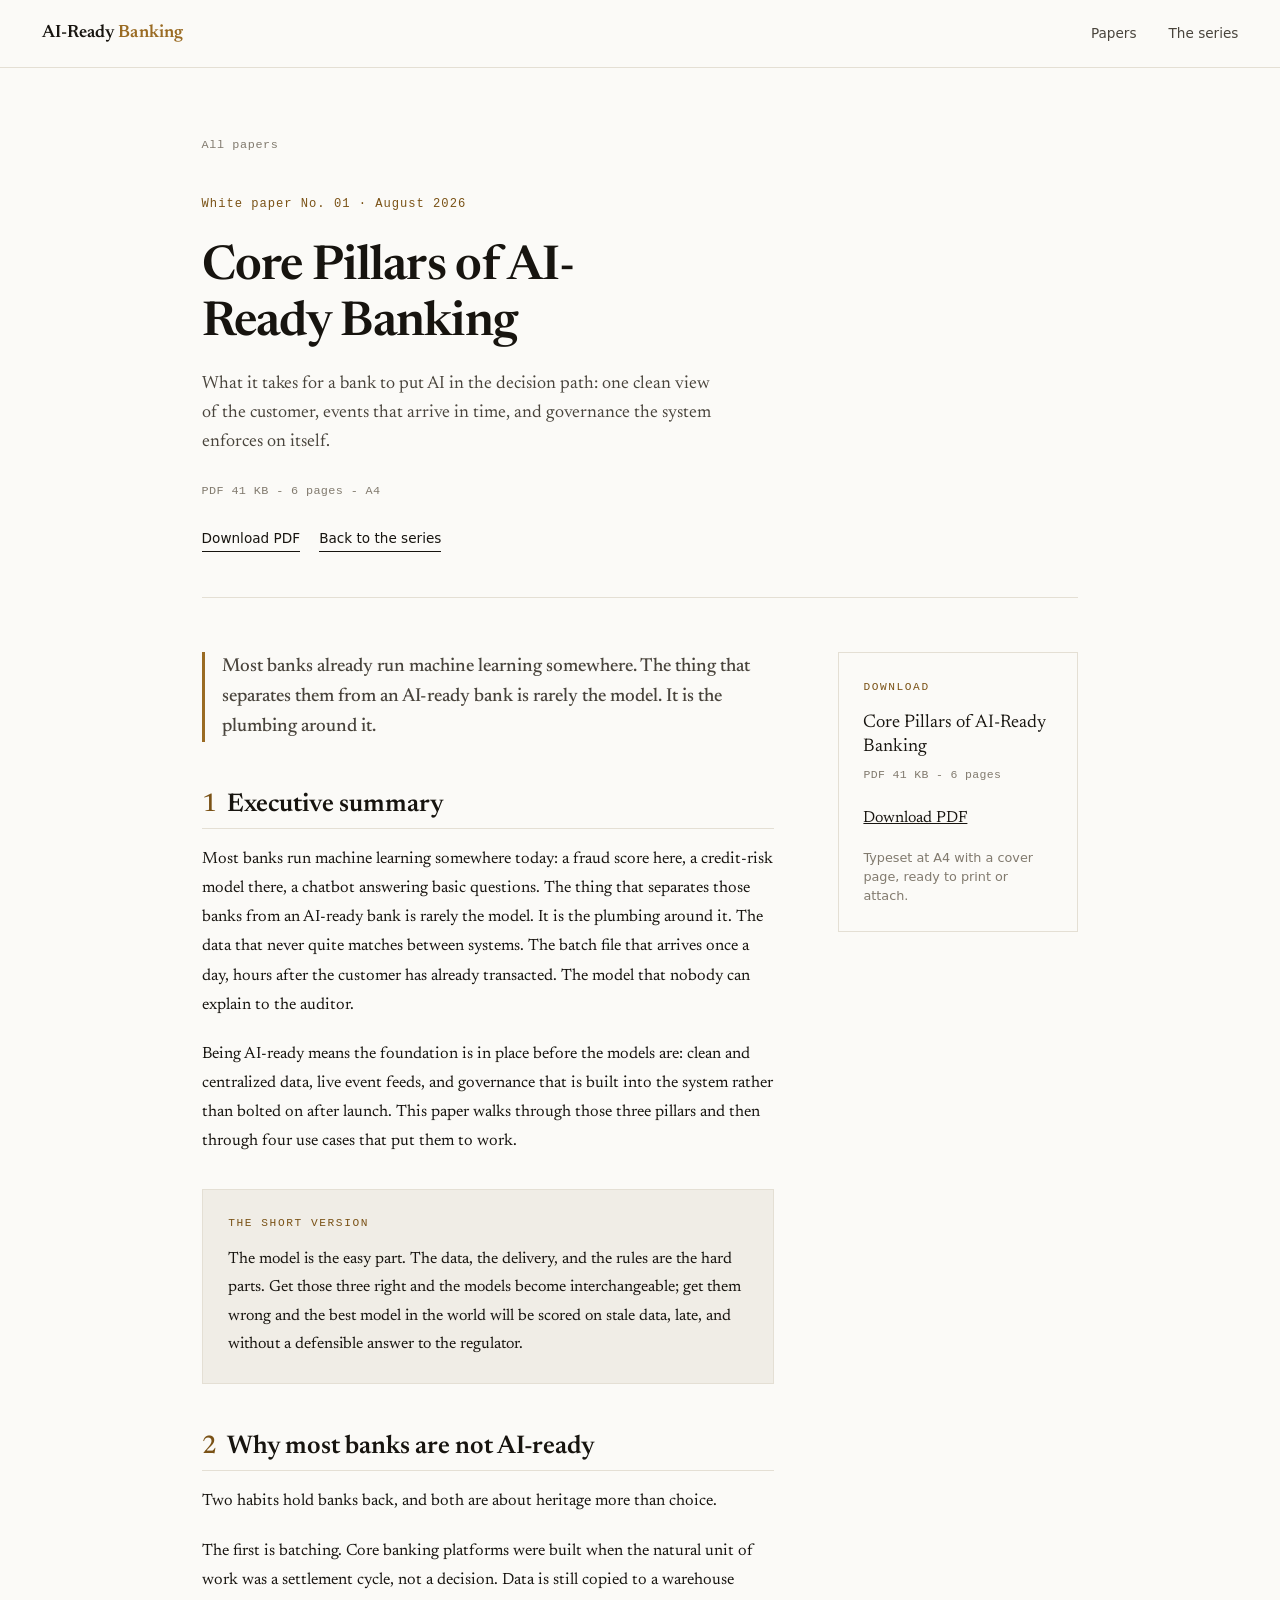
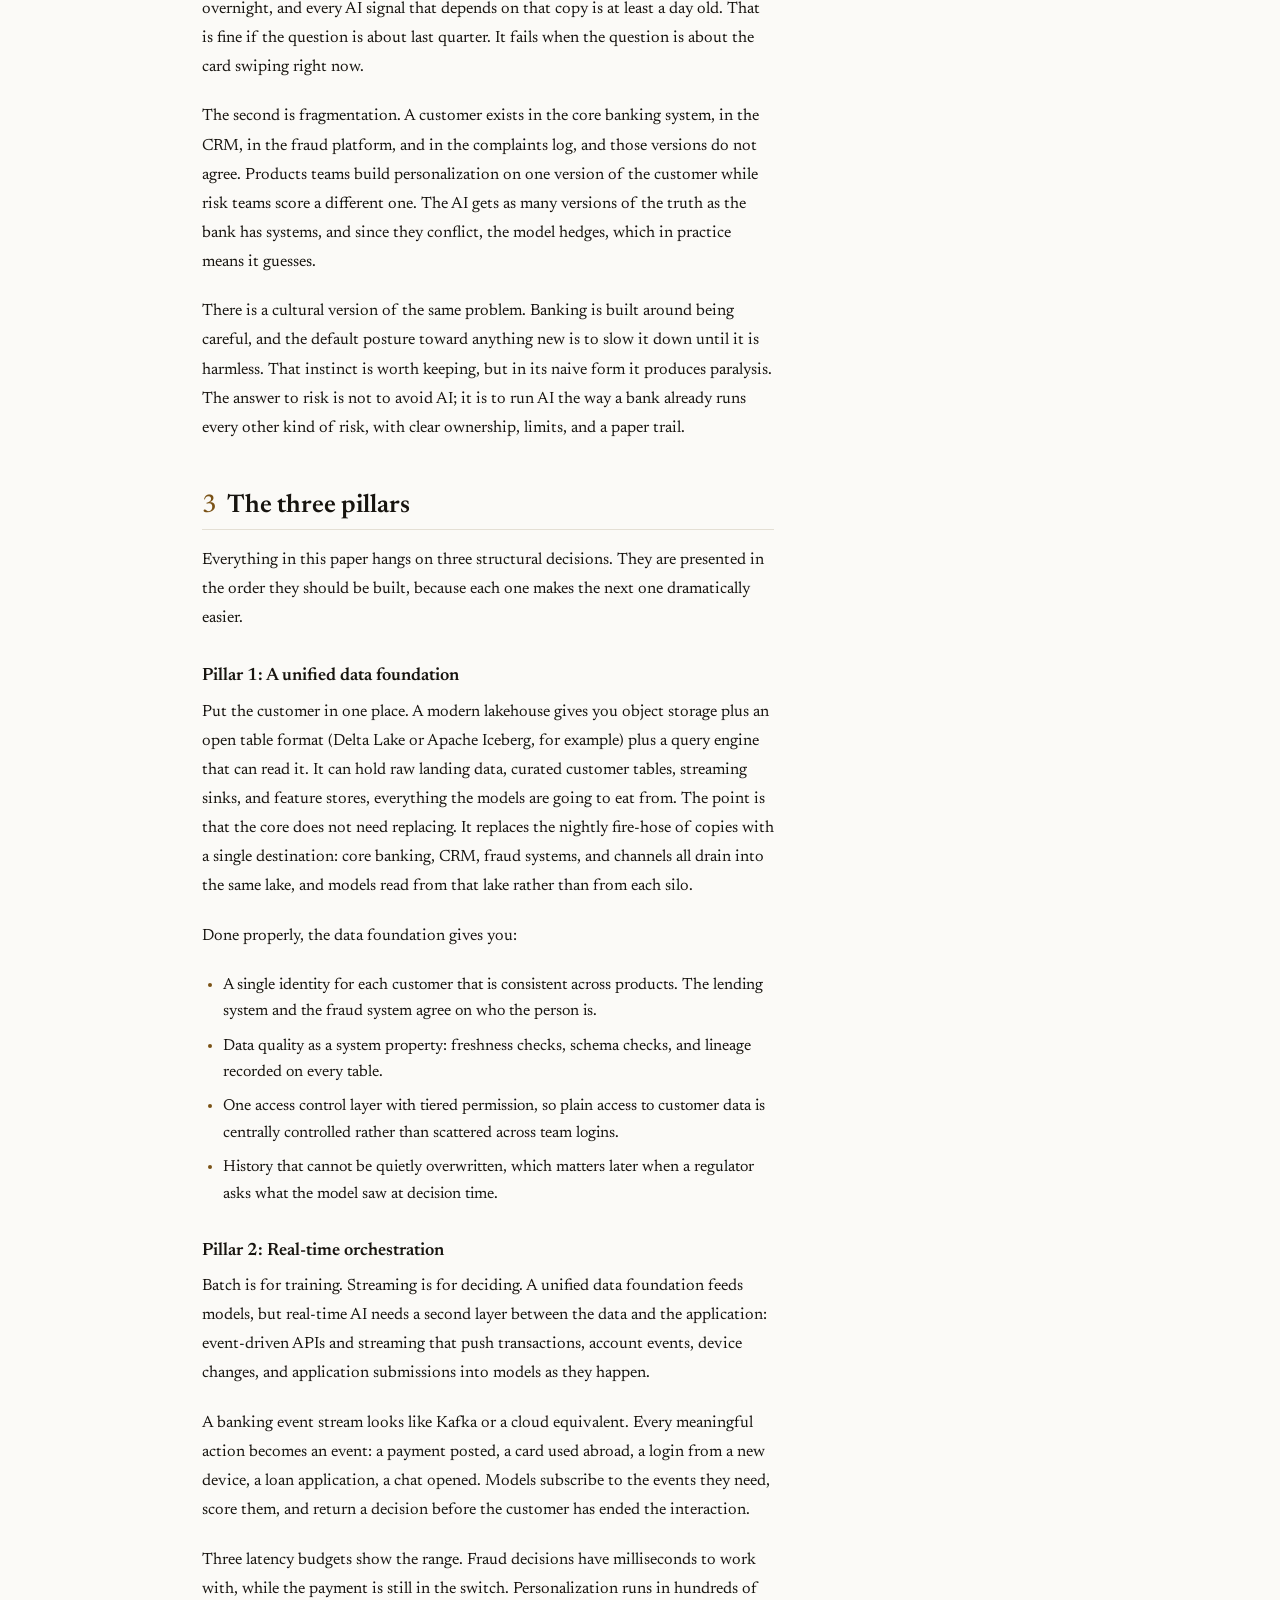
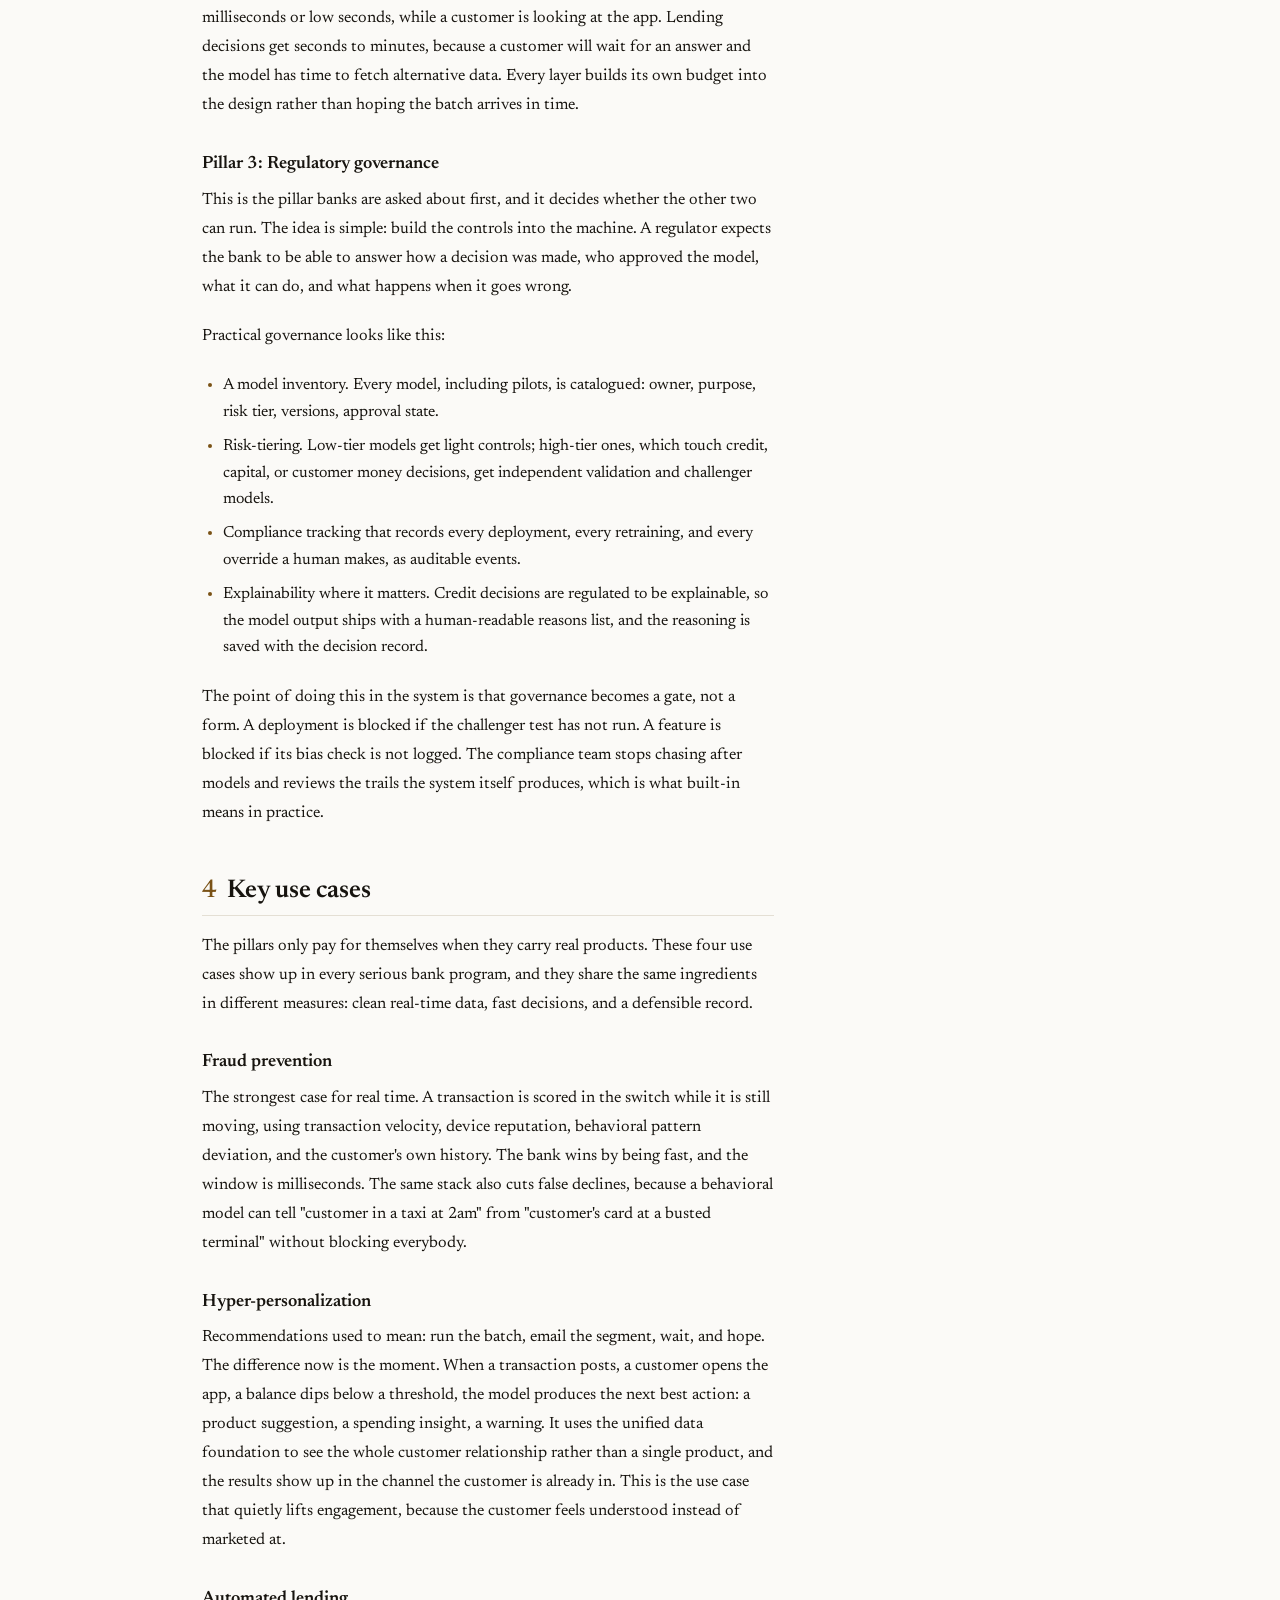
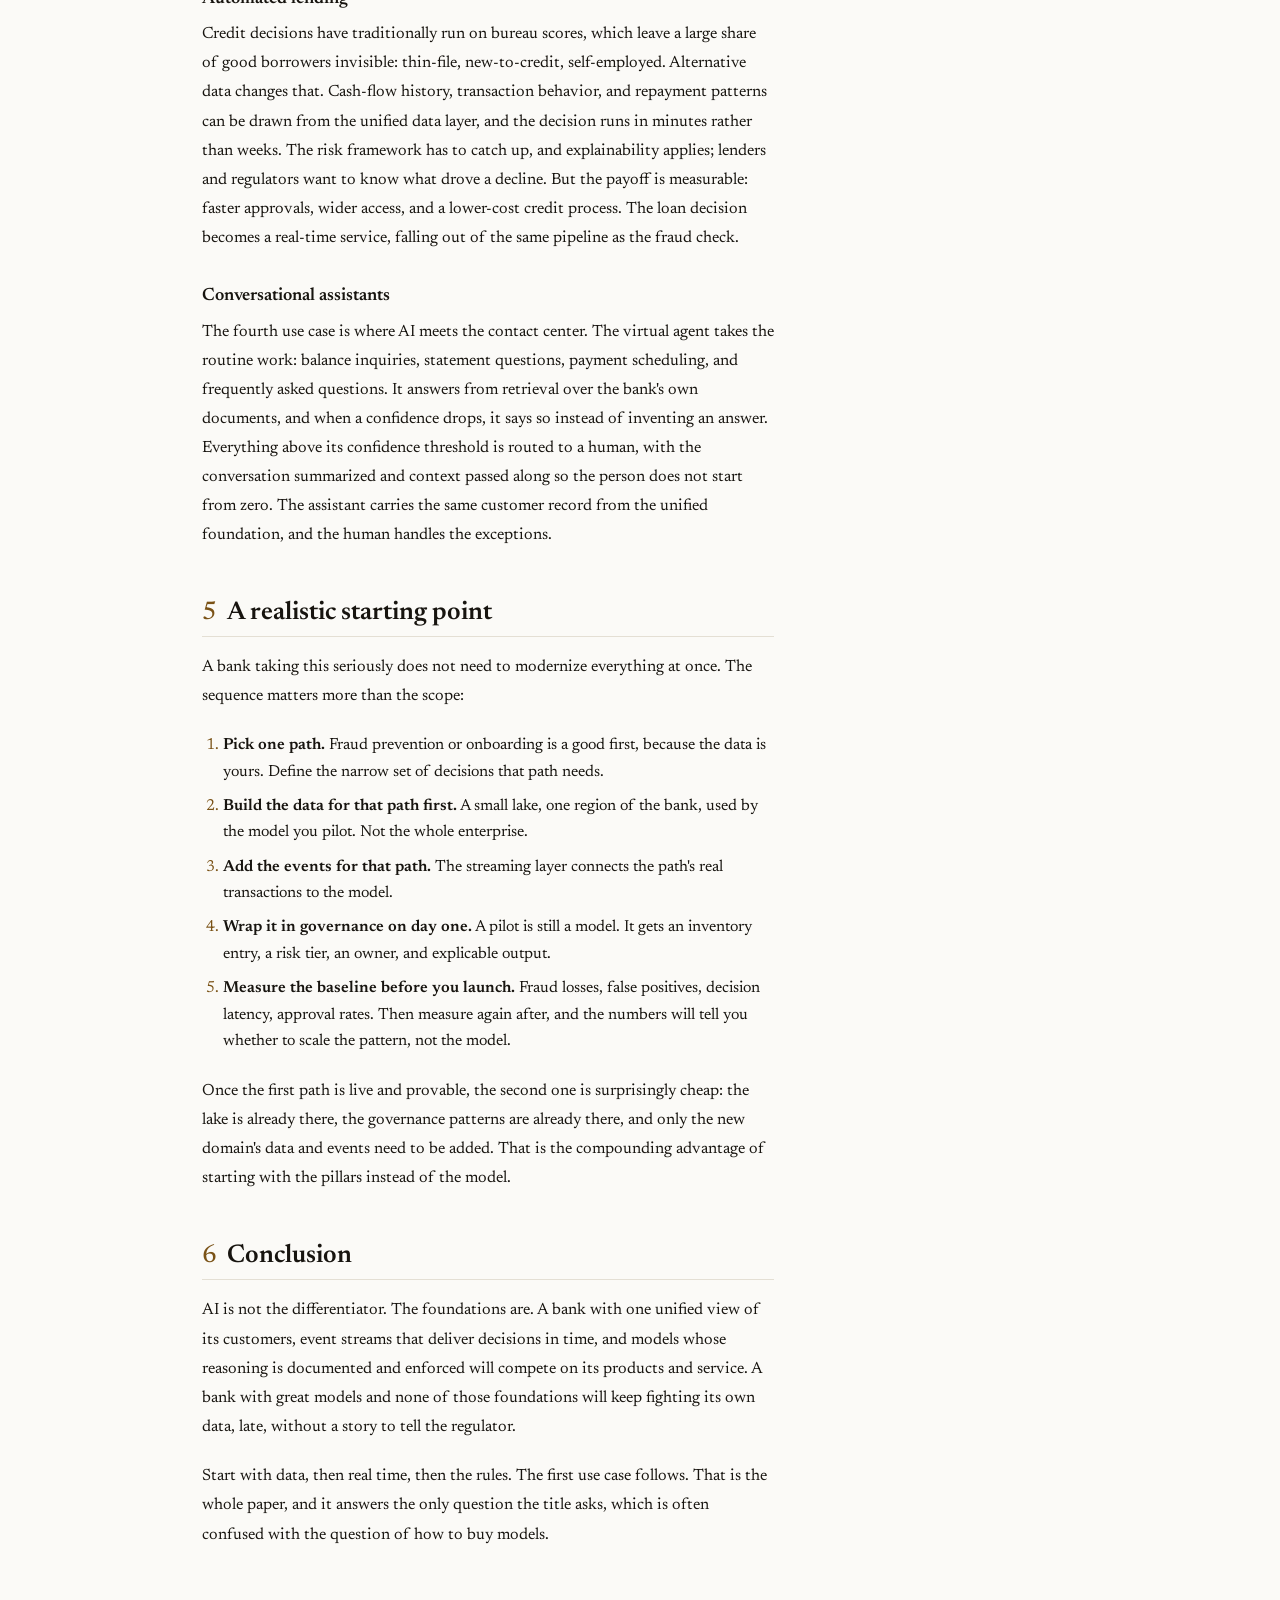
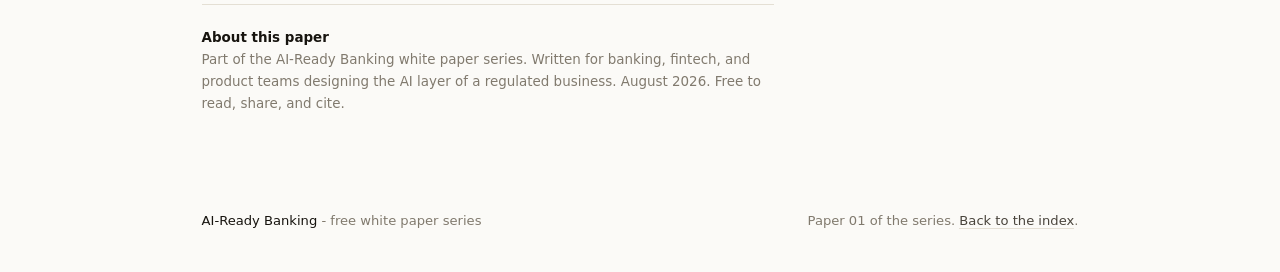
==== commit 2f8774a7: "Redesign site, add read-online pages for papers 02 and 03, unify PDF pipeline" ====
--- a/white-papers/core-pillars-of-ai-ready-banking.html
+++ b/white-papers/core-pillars-of-ai-ready-banking.html
@@ -8,7 +8,7 @@
 <meta property="og:title" content="Core Pillars of AI-Ready Banking">
 <meta property="og:description" content="Three pillars and four use cases that turn AI from a pilot into a decision engine inside a regulated bank.">
 <meta property="og:type" content="article">
-<link rel="icon" href="data:image/svg+xml,%3Csvg xmlns='http://www.w3.org/2000/svg' viewBox='0 0 64 64'%3E%3Crect width='64' height='64' fill='%230d1b2a'/%3E%3Ctext x='32' y='45' font-family='Georgia,serif' font-size='38' fill='%23b8893e' text-anchor='middle'%3EA%3C/text%3E%3C/svg%3E">
+<link rel="icon" href="data:image/svg+xml,%3Csvg xmlns='http://www.w3.org/2000/svg' viewBox='0 0 64 64'%3E%3Crect width='64' height='64' fill='%2317140f'/%3E%3Ctext x='32' y='45' font-family='Georgia,serif' font-size='38' fill='%23d9b36a' text-anchor='middle'%3EA%3C/text%3E%3C/svg%3E">
 <link rel="stylesheet" href="../assets/fonts.css">
 <link rel="stylesheet" href="../assets/site.css">
 <style>
@@ -27,8 +27,8 @@
     .article p { font-size: 10.5pt; line-height: 1.7; margin-bottom: 4mm; }
     .article h2 { font-size: 14pt; margin: 9mm 0 4mm; border-bottom: 1px solid #d8dde3; padding-bottom: 2mm; page-break-after: avoid; }
     .article h3 { font-size: 11pt; margin: 7mm 0 2.5mm; page-break-after: avoid; }
-    .article .lede { font-size: 12pt; border-left: 3px solid #b8893e; padding-left: 5mm; }
-    .article .box { background: #e9edf1; border: 1px solid #d8dde3; }
+    .article .lede { font-size: 12pt; border-left: 3px solid #9a6b23; padding-left: 5mm; }
+    .article .box { background: #f0ede6; border: 1px solid #e4dfd4; }
     .article ul, .article ol { margin-bottom: 4mm; }
     .colophon { font-size: 8.5pt; }
 
@@ -88,10 +88,10 @@
     <p class="kicker">White paper No. 01 &middot; August 2026</p>
     <h1>Core Pillars of AI-Ready Banking</h1>
     <p class="subtitle">What it takes for a bank to put AI in the decision path: one clean view of the customer, events that arrive in time, and governance the system enforces on itself.</p>
-    <p class="meta-row">PDF 42 KB - 6 pages - A4</p>
+    <p class="meta-row">PDF 41 KB - 6 pages - A4</p>
     <div class="paper-cta">
-      <a class="btn primary" href="core-pillars-of-ai-ready-banking.pdf">Download PDF</a>
-      <a class="btn ghost" href="../index.html">Back to the series</a>
+      <a href="core-pillars-of-ai-ready-banking.pdf">Download PDF</a>
+      <a href="../index.html">Back to the series</a>
     </div>
   </header>
 
@@ -101,7 +101,7 @@
       <p class="lede">Most banks already run machine learning somewhere. The thing that separates them from an AI-ready bank is rarely the model. It is the plumbing around it.</p>
 
       <h2><span class="num">1</span>Executive summary</h2>
-      <p>Most banks already run machine learning somewhere. A fraud score here, a credit-risk model there, a chatbot answering basic questions. The thing that separates those banks from an AI-ready bank is rarely the model. It is the plumbing around it. The data that never quite matches between systems. The batch file that arrives once a day, hours after the customer has already transacted. The model that nobody can explain to the auditor.</p>
+      <p>Most banks run machine learning somewhere today: a fraud score here, a credit-risk model there, a chatbot answering basic questions. The thing that separates those banks from an AI-ready bank is rarely the model. It is the plumbing around it. The data that never quite matches between systems. The batch file that arrives once a day, hours after the customer has already transacted. The model that nobody can explain to the auditor.</p>
       <p>Being AI-ready means the foundation is in place before the models are: clean and centralized data, live event feeds, and governance that is built into the system rather than bolted on after launch. This paper walks through those three pillars and then through four use cases that put them to work.</p>
 
       <div class="box">
@@ -113,13 +113,13 @@
       <p>Two habits hold banks back, and both are about heritage more than choice.</p>
       <p>The first is batching. Core banking platforms were built when the natural unit of work was a settlement cycle, not a decision. Data is still copied to a warehouse overnight, and every AI signal that depends on that copy is at least a day old. That is fine if the question is about last quarter. It fails when the question is about the card swiping right now.</p>
       <p>The second is fragmentation. A customer exists in the core banking system, in the CRM, in the fraud platform, and in the complaints log, and those versions do not agree. Products teams build personalization on one version of the customer while risk teams score a different one. The AI gets as many versions of the truth as the bank has systems, and since they conflict, the model hedges, which in practice means it guesses.</p>
-      <p>There is a cultural version of the same problem. Banking is built around being careful, and the default posture toward anything new is to slow it down until it is harmless. That instinct is worth keeping, but in its naive form it produces paralysis. The answer to risk is not to avoid AI; it is to run AI the way a bank already runs every other form of risk, with clear ownership, limits, and a paper trail. That is exactly what the regulatory pillar is for.</p>
+      <p>There is a cultural version of the same problem. Banking is built around being careful, and the default posture toward anything new is to slow it down until it is harmless. That instinct is worth keeping, but in its naive form it produces paralysis. The answer to risk is not to avoid AI; it is to run AI the way a bank already runs every other kind of risk, with clear ownership, limits, and a paper trail.</p>
 
       <h2><span class="num">3</span>The three pillars</h2>
       <p>Everything in this paper hangs on three structural decisions. They are presented in the order they should be built, because each one makes the next one dramatically easier.</p>
 
       <h3>Pillar 1: A unified data foundation</h3>
-      <p>Put the customer in one place. A modern lakehouse gives you object storage plus an open table format (Delta Lake or Apache Iceberg, for example) plus a query engine that can read it. It can hold raw landing data, curated customer tables, streaming sinks, feature stores, everything the models are going to eat from. It does not require replacing the core, and it replaces the nightly fire-hose of copies with a single destination: core banking, CRM, fraud systems, and channels all drain into the same lake, and models read from that lake rather than from each silo.</p>
+      <p>Put the customer in one place. A modern lakehouse gives you object storage plus an open table format (Delta Lake or Apache Iceberg, for example) plus a query engine that can read it. It can hold raw landing data, curated customer tables, streaming sinks, and feature stores, everything the models are going to eat from. The point is that the core does not need replacing. It replaces the nightly fire-hose of copies with a single destination: core banking, CRM, fraud systems, and channels all drain into the same lake, and models read from that lake rather than from each silo.</p>
       <p>Done properly, the data foundation gives you:</p>
       <ul>
         <li>A single identity for each customer that is consistent across products. The lending system and the fraud system agree on who the person is.</li>
@@ -129,12 +129,12 @@
       </ul>
 
       <h3>Pillar 2: Real-time orchestration</h3>
-      <p>Batch is for training. Streaming is for deciding. A unified data foundation feeds models in batch, but real-time AI needs a second layer between the data and the application: event-driven APIs and streaming that push transactions, account events, device changes, and application submissions into models as they happen.</p>
+      <p>Batch is for training. Streaming is for deciding. A unified data foundation feeds models, but real-time AI needs a second layer between the data and the application: event-driven APIs and streaming that push transactions, account events, device changes, and application submissions into models as they happen.</p>
       <p>A banking event stream looks like Kafka or a cloud equivalent. Every meaningful action becomes an event: a payment posted, a card used abroad, a login from a new device, a loan application, a chat opened. Models subscribe to the events they need, score them, and return a decision before the customer has ended the interaction.</p>
-      <p>Three latency budgets show the range. Fraud decisions have milliseconds to work with, while the payment is still in the switch. Personalization runs in hundreds of milliseconds or low seconds, while a customer is looking at the app. Lending decisions get seconds to minutes, because a customer will wait for an answer and the model has time to fetch alternative data. Every layer builds its own budget into the design rather than hoping the batch job arrives in time.</p>
+      <p>Three latency budgets show the range. Fraud decisions have milliseconds to work with, while the payment is still in the switch. Personalization runs in hundreds of milliseconds or low seconds, while a customer is looking at the app. Lending decisions get seconds to minutes, because a customer will wait for an answer and the model has time to fetch alternative data. Every layer builds its own budget into the design rather than hoping the batch arrives in time.</p>
 
       <h3>Pillar 3: Regulatory governance</h3>
-      <p>This is the pillar banks are asked about first, and it sets whether the other two can run. The idea is simple: build the controls into the machine. A regulator expects the bank to be able to answer how a decision was made, who approved the model, what it can do, and what happens when it goes wrong.</p>
+      <p>This is the pillar banks are asked about first, and it decides whether the other two can run. The idea is simple: build the controls into the machine. A regulator expects the bank to be able to answer how a decision was made, who approved the model, what it can do, and what happens when it goes wrong.</p>
       <p>Practical governance looks like this:</p>
       <ul>
         <li>A model inventory. Every model, including pilots, is catalogued: owner, purpose, risk tier, versions, approval state.</li>
@@ -148,16 +148,16 @@
       <p>The pillars only pay for themselves when they carry real products. These four use cases show up in every serious bank program, and they share the same ingredients in different measures: clean real-time data, fast decisions, and a defensible record.</p>
 
       <h3>Fraud prevention</h3>
-      <p>The strongest case for real-time. A transaction is scored in the switch while it is still moving, using transaction velocity, device reputation, behavioral pattern deviation, and the customer's own history. The bank wins by being fast, and the window is milliseconds. The same stack also cuts false declines, because a behavioral model can tell "customer in a taxi at 2am" from "customer's card at a busted terminal" without blocking everybody.</p>
+      <p>The strongest case for real time. A transaction is scored in the switch while it is still moving, using transaction velocity, device reputation, behavioral pattern deviation, and the customer's own history. The bank wins by being fast, and the window is milliseconds. The same stack also cuts false declines, because a behavioral model can tell "customer in a taxi at 2am" from "customer's card at a busted terminal" without blocking everybody.</p>
 
       <h3>Hyper-personalization</h3>
-      <p>Recommendations used to mean: run the batch, email the segment, wait, and hope. The difference now is the moment. When a transaction posts, when a customer opens the app, when a balance dips below a threshold, the model produces the next best action: a product suggestion, a spending insight, a warning. It uses the unified data foundation to see the whole customer relationship rather than a single product, and the results show up in the channel the customer is already in. This is the use case that quietly lifts engagement and loyalty, because the customer feels understood instead of marketed at.</p>
+      <p>Recommendations used to mean: run the batch, email the segment, wait, and hope. The difference now is the moment. When a transaction posts, a customer opens the app, a balance dips below a threshold, the model produces the next best action: a product suggestion, a spending insight, a warning. It uses the unified data foundation to see the whole customer relationship rather than a single product, and the results show up in the channel the customer is already in. This is the use case that quietly lifts engagement, because the customer feels understood instead of marketed at.</p>
 
       <h3>Automated lending</h3>
       <p>Credit decisions have traditionally run on bureau scores, which leave a large share of good borrowers invisible: thin-file, new-to-credit, self-employed. Alternative data changes that. Cash-flow history, transaction behavior, and repayment patterns can be drawn from the unified data layer, and the decision runs in minutes rather than weeks. The risk framework has to catch up, and explainability applies; lenders and regulators want to know what drove a decline. But the payoff is measurable: faster approvals, wider access, and a lower-cost credit process. The loan decision becomes a real-time service, falling out of the same pipeline as the fraud check.</p>
 
       <h3>Conversational assistants</h3>
-      <p>The fourth use case is where AI meets the contact center. The virtual agent takes the routine work: balance inquiries, statement questions, payment scheduling, frequently asked questions, policy wordings. It answers from retrieval over the bank's own documents, and when it is not confident it says so instead of inventing an answer. Everything above its confidence threshold is routed to a human, with the conversation summarized and context passed along so the person does not start from zero. The assistant carries the same customer record from the unified foundation, and the human handles the exceptions.</p>
+      <p>The fourth use case is where AI meets the contact center. The virtual agent takes the routine work: balance inquiries, statement questions, payment scheduling, and frequently asked questions. It answers from retrieval over the bank's own documents, and when a confidence drops, it says so instead of inventing an answer. Everything above its confidence threshold is routed to a human, with the conversation summarized and context passed along so the person does not start from zero. The assistant carries the same customer record from the unified foundation, and the human handles the exceptions.</p>
 
       <h2><span class="num">5</span>A realistic starting point</h2>
       <p>A bank taking this seriously does not need to modernize everything at once. The sequence matters more than the scope:</p>
@@ -172,7 +172,7 @@
 
       <h2><span class="num">6</span>Conclusion</h2>
       <p>AI is not the differentiator. The foundations are. A bank with one unified view of its customers, event streams that deliver decisions in time, and models whose reasoning is documented and enforced will compete on its products and service. A bank with great models and none of those foundations will keep fighting its own data, late, without a story to tell the regulator.</p>
-      <p>Start with data, then real time, then the rules. The first use case follows. That is the whole paper, and it answers the only question in the title, which is often confused with the question of how to buy models.</p>
+      <p>Start with data, then real time, then the rules. The first use case follows. That is the whole paper, and it answers the only question the title asks, which is often confused with the question of how to buy models.</p>
 
       <div class="colophon">
         <strong>About this paper</strong><br>
@@ -183,8 +183,8 @@
     <aside class="download-card" aria-label="Paper download">
       <p class="dc-label">Download</p>
       <p class="dc-file">Core Pillars of AI-Ready Banking</p>
-      <p class="dc-meta">PDF 42 KB - 6 pages</p>
-      <a class="btn primary" href="core-pillars-of-ai-ready-banking.pdf">Download PDF</a>
+      <p class="dc-meta">PDF 41 KB - 6 pages</p>
+      <a href="core-pillars-of-ai-ready-banking.pdf">Download PDF</a>
       <p class="dc-note">Typeset at A4 with a cover page, ready to print or attach.</p>
     </aside>
   </div>
@@ -192,8 +192,8 @@
 </main>
 
 <footer class="site-footer wrap">
-  <span><span class="strong">AI-Ready Banking</span> &middot; free white paper series</span>
-  <span>Paper 01 of the series. <a href="../index.html" style="color:inherit">Back to the index</a>.</span>
+  <span><span class="strong">AI-Ready Banking</span> - free white paper series</span>
+  <span>Paper 01 of the series. <a href="../index.html">Back to the index</a>.</span>
 </footer>
 
 </body>
--- a/assets/site.css
+++ b/assets/site.css
@@ -1,39 +1,31 @@
 /* ==========================================================================
    AI-Ready Banking white paper series
-   Design language: ledger + banknote. Cool bond paper, near-navy ink,
-   one banknote-gold accent, hairline rules, close-set serif display type.
-   System: native CSS, self-hosted Newsreader (OFL), no JS required to read.
+   Design language: editorial and quiet. Warm paper, near-black ink, one
+   restrained gold accent, hairline rules, Newsreader for display and body.
+   No motion, no decorations. Readable on any device, printable, self-hosted.
    ========================================================================== */
 
 :root {
-  /* tokens */
-  --paper: #f3f5f7;
-  --paper-2: #e9edf1;
-  --panel: #0d1b2a;
-  --panel-2: #12243a;
-  --ink: #101b28;
-  --ink-2: #3c4a5a;
-  --rule: #d8dde3;
-  --rule-dark: rgba(243, 245, 247, 0.16);
-  --gold: #b8893e;
-  --gold-strong: #8f6118;
-  --gold-deep: #6f4a0d;
-  --gold-ink: #c8a15c;
-  --ink-3: #5f6d7a;
+  --paper: #fbfaf7;
+  --paper-2: #f0ede6;
+  --ink: #17140f;
+  --ink-2: #49443c;
+  --ink-3: #817a6e;
+  --rule: #e4dfd4;
+  --accent: #9a6b23;
+  --accent-deep: #7a5216;
 
   --serif: "Newsreader", Georgia, "Times New Roman", serif;
   --sans: "Segoe UI", system-ui, -apple-system, sans-serif;
   --mono: ui-monospace, "Cascadia Mono", "Segoe UI Mono", Consolas, monospace;
 
-  --ease: cubic-bezier(0.16, 1, 0.3, 1);
-  --r: 2px;
-  --pad: clamp(1.25rem, 4vw, 2.75rem);
-  --section: clamp(4.5rem, 10vw, 8rem);
+  --pad: clamp(1.25rem, 4vw, 2.6rem);
+  --section: clamp(3.5rem, 8vw, 6.5rem);
 }
 
 * { box-sizing: border-box; margin: 0; padding: 0; }
 
-html { scroll-behavior: smooth; }
+html { scroll-behavior: auto; }
 
 body {
   font-family: var(--serif);
@@ -44,25 +36,32 @@
   text-rendering: optimizeLegibility;
 }
 
-/* ---------------- shared: header ---------------- */
+h1, h2, h3 { font-weight: 600; line-height: 1.18; text-wrap: balance; }
+
+a { color: inherit; }
+
+::selection { background: rgba(154, 107, 35, 0.16); }
+
+:focus-visible {
+  outline: 2px solid var(--accent);
+  outline-offset: 2px;
+  border-radius: 1px;
+}
+
+.wrap { max-width: 960px; margin-inline: auto; padding-inline: var(--pad); }
+
+/* ---------------- shared header ---------------- */
 
 .site-head {
-  position: sticky;
-  top: 0;
-  z-index: 50;
   display: flex;
   align-items: center;
   justify-content: space-between;
   height: 68px;
   padding: 0 var(--pad);
-  background: rgba(243, 245, 247, 0.88);
-  backdrop-filter: blur(10px);
-  -webkit-backdrop-filter: blur(10px);
   border-bottom: 1px solid var(--rule);
 }
 
 .wordmark {
-  font-family: var(--serif);
   font-weight: 600;
   font-size: 1.12rem;
   letter-spacing: 0.005em;
@@ -70,354 +69,238 @@
   text-decoration: none;
 }
 
-.wordmark span { color: var(--gold-strong, var(--gold)); }
-
-.site-head nav { display: flex; gap: clamp(1rem, 3vw, 2.2rem); }
+.wordmark span { color: var(--accent); }
+
+.site-head nav { display: flex; gap: clamp(1.1rem, 3vw, 2rem); }
 
 .site-head nav a {
   font-family: var(--sans);
-  font-size: 0.82rem;
+  font-size: 0.85rem;
+  color: var(--ink-2);
+  text-decoration: none;
+  border-bottom: 1px solid transparent;
+  transition: color 0.15s ease, border-color 0.15s ease;
+}
+
+.site-head nav a:hover,
+.site-head nav a:focus-visible { color: var(--ink); border-bottom-color: var(--accent); }
+
+/* ---------------- landing: hero ---------------- */
+
+.hero { padding-block: clamp(4.5rem, 10vh, 7.5rem) clamp(3.5rem, 7vh, 5rem); border-bottom: 1px solid var(--rule); }
+
+.hero-inner { max-width: 640px; }
+
+.kicker {
+  font-family: var(--mono);
+  font-size: 0.76rem;
   letter-spacing: 0.08em;
-  text-transform: uppercase;
+  color: var(--accent-deep);
+  margin-bottom: 1.6rem;
+}
+
+.hero h1 {
+  font-size: clamp(2.3rem, 5.6vw, 3.7rem);
+  letter-spacing: -0.015em;
+}
+
+.hero h1 em { font-style: italic; color: var(--accent-deep); }
+
+.hero-sub {
+  margin-top: 1.4rem;
+  max-width: 54ch;
+  font-size: clamp(1.05rem, 1.6vw, 1.18rem);
+  line-height: 1.62;
   color: var(--ink-2);
-  text-decoration: none;
-  padding: 0.35rem 0;
-  border-bottom: 1px solid transparent;
-  transition: color 0.18s var(--ease), border-color 0.18s var(--ease);
-}
-
-.site-head nav a:hover,
-.site-head nav a:focus-visible { color: var(--ink); border-bottom-color: var(--gold); }
-
-/* ---------------- base ---------------- */
-
-.wrap { max-width: 1180px; margin-inline: auto; padding-inline: var(--pad); }
-
-main { display: block; }
-
-h1, h2, h3 { font-weight: 600; line-height: 1.16; text-wrap: balance; }
-
-a { color: inherit; }
-
-:focus-visible {
-  outline: 2px solid var(--gold);
-  outline-offset: 2px;
-  border-radius: 1px;
-}
-
-::selection { background: rgba(184, 137, 62, 0.28); }
-
-/* ---------------- hero ---------------- */
-
-.hero {
-  position: relative;
-  padding-block: clamp(4rem, 9vh, 6.5rem) clamp(3rem, 7vh, 5rem);
+}
+
+.hero-note {
+  margin-top: 2rem;
+  font-family: var(--mono);
+  font-size: 0.74rem;
+  letter-spacing: 0.04em;
+  color: var(--ink-3);
+}
+
+/* ---------------- the papers list ---------------- */
+
+.papers { padding-block: var(--section); }
+
+.section-head { margin-bottom: 2.2rem; display: flex; align-items: baseline; justify-content: space-between; gap: 1rem; flex-wrap: wrap; }
+
+.section-title { font-size: 1.5rem; }
+
+.section-note { font-family: var(--mono); font-size: 0.74rem; letter-spacing: 0.04em; color: var(--ink-3); }
+
+.paper-row {
+  display: grid;
+  grid-template-columns: 3.4rem minmax(0, 1fr);
+  gap: 0 2rem;
+  border-top: 1px solid var(--rule);
+  padding: 2.1rem 0;
+  align-items: start;
+}
+
+.paper-row:last-child { border-bottom: 1px solid var(--rule); }
+
+.paper-no {
+  font-family: var(--mono);
+  font-size: 0.78rem;
+  letter-spacing: 0.06em;
+  color: var(--accent-deep);
+  padding-top: 0.45em;
+}
+
+.paper-title {
+  font-size: clamp(1.25rem, 2vw, 1.5rem);
+  line-height: 1.25;
+  margin-bottom: 0.45rem;
+}
+
+.paper-title a { text-decoration: none; color: var(--ink); }
+.paper-title a:hover { color: var(--accent-deep); }
+
+.paper-summary { color: var(--ink-2); font-size: 0.98rem; line-height: 1.6; max-width: 60ch; }
+
+.paper-meta {
+  margin-top: 0.9rem;
+  font-family: var(--mono);
+  font-size: 0.72rem;
+  letter-spacing: 0.03em;
+  color: var(--ink-3);
+}
+
+.paper-actions { margin-top: 0.9rem; display: flex; gap: 1.2rem; flex-wrap: wrap; }
+
+.paper-actions a {
+  font-family: var(--sans);
+  font-size: 0.85rem;
+  color: var(--ink);
+  text-decoration: none;
   border-bottom: 1px solid var(--rule);
-  overflow: hidden;
-}
-
-.hero-inner { position: relative; max-width: 1160px; margin-inline: auto; padding-inline: var(--pad); }
-
-.hero .kicker {
-  font-family: var(--mono);
-  font-size: 0.74rem;
-  letter-spacing: 0.22em;
-  text-transform: uppercase;
-  color: var(--gold-strong, var(--gold));
-  margin-bottom: 1.4rem;
-}
-
-.hero h1 {
-  font-size: clamp(2.7rem, 6.4vw, 4.3rem);
-  font-weight: 600;
-  letter-spacing: -0.015em;
-  max-width: 13ch;
-  color: var(--ink);
-}
-
-.hero h1 em {
-  font-style: italic;
-  color: var(--gold-strong, var(--gold));
-}
-
-.hero-sub {
-  margin-top: 1.5rem;
-  max-width: 46ch;
-  font-size: clamp(1.05rem, 1.6vw, 1.2rem);
-  line-height: 1.6;
-  color: var(--ink-2);
-}
-
-.hero-cta { margin-top: 2.2rem; display: flex; gap: 0.9rem; flex-wrap: wrap; }
-
-/* ghost numeral, right of the hero */
-.hero-mark {
-  position: absolute;
-  right: clamp(0.5rem, 4vw, 3rem);
-  top: -0.12em;
-  font-size: clamp(9rem, 22vw, 17rem);
-  font-weight: 400;
-  line-height: 1;
-  color: rgba(13, 27, 42, 0.055);
-  letter-spacing: -0.04em;
-  pointer-events: none;
-  user-select: none;
-  font-variant-numeric: lining-nums;
-}
-
-/* ---------------- buttons ---------------- */
-
-.btn {
-  display: inline-flex;
-  align-items: center;
-  gap: 0.5rem;
-  font-family: var(--sans);
-  font-size: 0.92rem;
-  letter-spacing: 0.02em;
-  padding: 0.78rem 1.2rem;
-  border-radius: var(--r);
-  text-decoration: none;
-  cursor: pointer;
-  border: 1px solid transparent;
-  transition: background 0.18s var(--ease), color 0.18s var(--ease),
-    border-color 0.18s var(--ease), transform 0.12s var(--ease);
-}
-
-.btn:active { transform: translateY(1px); }
-
-.btn.primary { background: var(--panel); color: var(--paper); border-color: var(--panel); }
-.btn.primary:hover { background: var(--ink); border-color: var(--ink); }
-
-.btn.ghost { background: transparent; color: var(--ink); border-color: var(--ink); }
-.btn.ghost:hover { background: var(--ink); color: var(--paper); }
-
-.btn.sm { padding: 0.5rem 0.9rem; font-size: 0.82rem; }
-
-/* ---------------- papers list ---------------- */
-
-.papers { padding-block: var(--section); border-bottom: 1px solid var(--rule); }
-
-.section-title {
-  font-size: clamp(1.7rem, 3vw, 2.2rem);
-  margin-bottom: 0.4rem;
-}
-
-.section-note { color: var(--ink-3); font-size: 0.98rem; margin-bottom: 2.5rem; }
-
-.paper-row {
-  --row-pad: clamp(1.25rem, 5vw, 2.75rem);
-  display: grid;
-  grid-template-columns: 6.5rem minmax(0, 1fr) minmax(0, 17rem);
-  gap: clamp(1.2rem, 3vw, 2.5rem);
-  align-items: start;
-  border-top: 1px solid var(--rule);
-  padding: 2.3rem var(--row-pad);
-  margin-inline: calc(var(--row-pad) * -1);
-  transition: background 0.25s var(--ease);
-}
-
-.paper-row.no-pad { margin-inline: 0; padding-inline: 0; }
-
-.paper-row + .paper-row { border-top: 1px solid var(--rule); margin-top: 0; }
-
-.paper-row:last-child { border-bottom: 1px solid var(--rule); }
-
-.paper-row:hover { background: var(--paper-2, #e9eaef); }
-
-.paper-no {
-  font-family: var(--serif);
-  font-weight: 500;
-  font-size: 2.6rem;
-  line-height: 1;
-  letter-spacing: -0.02em;
-  color: var(--gold);
-  font-variant-numeric: lining-nums;
-  transition: color 0.2s var(--ease);
-  padding-top: 0.15em;
-}
-
-.paper-row:hover .paper-no { color: var(--gold-strong, var(--gold)); }
-
-.paper-title {
-  font-size: clamp(1.35rem, 2.2vw, 1.7rem);
-  line-height: 1.22;
-  margin-bottom: 0.5rem;
-  color: var(--ink);
-}
-
-.paper-title a { text-decoration: none; }
-.paper-title a:hover { color: var(--gold-strong, var(--gold)); }
-
-.paper-summary {
-  color: var(--ink-2);
-  font-size: 0.99rem;
-  line-height: 1.58;
-  max-width: 58ch;
-}
-
-.paper-meta { text-align: left; }
-
-.paper-meta .meta-line {
-  font-family: var(--mono);
-  font-size: 0.72rem;
-  letter-spacing: 0.05em;
-  text-transform: uppercase;
-  color: var(--ink-3);
-  display: block;
-  margin-bottom: 1rem;
-  padding-top: 0.2em;
-}
-
-.paper-actions { display: flex; gap: 0.6rem; flex-wrap: wrap; }
-
-.papers-note {
-  margin-top: 2.5rem;
-  color: var(--ink-3);
-  font-size: 0.92rem;
-}
-
-/* ---------------- series coverage ---------------- */
+  padding-bottom: 0.08em;
+  transition: color 0.15s ease, border-color 0.15s ease;
+}
+
+.paper-actions a:hover { color: var(--accent-deep); border-color: var(--accent); }
+
+.papers-note { margin-top: 2.4rem; color: var(--ink-3); font-size: 0.9rem; }
+
+/* ---------------- what the series covers ---------------- */
 
 .series { padding-block: var(--section); border-bottom: 1px solid var(--rule); }
 
-.pillar-grid {
-  display: grid;
-  grid-template-columns: repeat(3, 1fr);
-  gap: clamp(1.6rem, 4vw, 3.5rem);
-  margin-top: 2.6rem;
-}
-
-.pillar {
-  border-top: 2px solid var(--ink);
-  padding-top: 1.1rem;
-}
-
-.pillar:nth-child(2) { margin-top: 2.4rem; }
-.pillar:nth-child(3) { margin-top: 3.2rem; }
-
-.pillar h3 {
-  font-size: 1.22rem;
-  margin-bottom: 0.45rem;
-}
-
-.pillar p { color: var(--ink-2); font-size: 0.96rem; line-height: 1.58; }
+.pillar-grid { display: grid; grid-template-columns: repeat(3, 1fr); gap: clamp(1.5rem, 4vw, 3rem); margin-top: 2rem; }
+
+.pillar { border-top: 1px solid var(--ink); padding-top: 1rem; }
+
+.pillar h3 { font-size: 1.05rem; margin-bottom: 0.4rem; }
+.pillar p { color: var(--ink-2); font-size: 0.9rem; line-height: 1.58; }
 
 /* ---------------- footer ---------------- */
 
 .site-footer {
-  padding-block: 3rem;
-  font-family: var(--sans);
-  font-size: 0.84rem;
-  color: var(--ink-3);
+  padding-block: 2.6rem;
   display: flex;
   justify-content: space-between;
   flex-wrap: wrap;
-  gap: 0.6rem;
-}
-
-.site-footer .strong { color: var(--ink-2); }
-
-/* ---------------- paper page (read) ---------------- */
+  gap: 0.5rem 2rem;
+  font-family: var(--sans);
+  font-size: 0.82rem;
+  color: var(--ink-3);
+}
+
+.site-footer .strong { color: var(--ink); }
+
+.site-footer a { color: var(--ink-2); text-decoration: none; border-bottom: 1px solid var(--rule); }
+.site-footer a:hover { border-bottom-color: var(--accent); }
+
+/* ---------------- paper pages (read online) ---------------- */
 
 .paper-heading {
-  padding-block: clamp(3rem, 6vh, 4.5rem) clamp(2rem, 4vh, 3rem);
+  padding-block: clamp(3.5rem, 7vh, 5.5rem) clamp(2.5rem, 5vh, 3.5rem);
   border-bottom: 1px solid var(--rule);
 }
 
 .back-link {
   display: inline-block;
-  font-family: var(--sans);
-  font-size: 0.8rem;
-  letter-spacing: 0.08em;
-  text-transform: uppercase;
-  color: var(--ink-3);
-  text-decoration: none;
-  margin-bottom: 2.2rem;
-}
-
-.back-link:hover { color: var(--ink); }
-
-.paper-heading .kicker {
   font-family: var(--mono);
   font-size: 0.74rem;
-  letter-spacing: 0.22em;
-  text-transform: uppercase;
-  color: var(--gold);
-  margin-bottom: 1.2rem;
-}
-
-.paper-heading h1 {
-  font-size: clamp(2.1rem, 4.6vw, 3.3rem);
-  letter-spacing: -0.015em;
-  max-width: 18ch;
-}
+  letter-spacing: 0.05em;
+  color: var(--ink-3);
+  text-decoration: none;
+  margin-bottom: 2.4rem;
+}
+
+.back-link:hover { color: var(--accent-deep); }
+
+.paper-heading h1 { font-size: clamp(2rem, 4.6vw, 3rem); letter-spacing: -0.015em; max-width: 20ch; }
 
 .paper-heading .subtitle {
   margin-top: 1.1rem;
   max-width: 52ch;
-  font-size: 1.13rem;
+  font-size: 1.12rem;
   line-height: 1.6;
   color: var(--ink-2);
 }
 
 .paper-heading .meta-row {
-  margin-top: 1.8rem;
+  margin-top: 1.6rem;
   font-family: var(--mono);
   font-size: 0.74rem;
-  letter-spacing: 0.05em;
-  text-transform: uppercase;
-  color: var(--ink-3);
-}
-
-.paper-heading .meta-row .row-dot { color: var(--gold); padding-inline: 0.55em; }
-
-.paper-cta {
-  margin-top: 1.8rem;
-  display: flex;
-  gap: 0.8rem;
-  flex-wrap: wrap;
-}
+  letter-spacing: 0.03em;
+  color: var(--ink-3);
+}
+
+.paper-cta { margin-top: 1.6rem; display: flex; gap: 1.2rem; flex-wrap: wrap; }
+
+.paper-cta a {
+  font-family: var(--sans);
+  font-size: 0.85rem;
+  color: var(--ink);
+  text-decoration: none;
+  border-bottom: 1px solid var(--ink);
+  padding-bottom: 0.08em;
+  transition: color 0.15s ease, border-color 0.15s ease;
+}
+
+.paper-cta a:hover { color: var(--accent-deep); border-color: var(--accent); }
 
 .paper-layout {
   display: grid;
   grid-template-columns: minmax(0, 1fr) 15rem;
-  gap: clamp(2.2rem, 5vw, 5rem);
+  gap: clamp(2.4rem, 5vw, 5rem);
   padding-block: clamp(3rem, 6vh, 4.5rem);
   align-items: start;
 }
 
-/* reading column */
 .article { max-width: 42rem; }
 
-.article p { margin-bottom: 1.35rem; font-size: 1.04rem; line-height: 1.75; color: var(--ink); }
+.article p { margin-bottom: 1.3rem; font-size: 1.02rem; line-height: 1.78; color: var(--ink); }
 
 .article h2 {
-  font-size: clamp(1.45rem, 2.4vw, 1.8rem);
-  margin: 3.2rem 0 1.1rem;
-  padding-bottom: 0.55rem;
+  font-size: clamp(1.3rem, 2.2vw, 1.6rem);
+  margin: 3rem 0 1rem;
+  padding-bottom: 0.5rem;
   border-bottom: 1px solid var(--rule);
-  scroll-margin-top: 5.5rem;
-}
-
-.article h2 .num { color: var(--gold); margin-right: 0.6rem; font-weight: 500; }
-
-.article h3 {
-  font-size: 1.16rem;
-  margin: 2.2rem 0 0.7rem;
-  color: var(--ink);
-}
-
-.article ul, .article ol { margin: 0 0 1.4rem 1.3rem; }
-.article li { margin-bottom: 0.5rem; font-size: 1.01rem; line-height: 1.62; }
-.article li::marker { color: var(--gold); }
+  scroll-margin-top: 2rem;
+}
+
+.article h2 .num { color: var(--accent-deep); margin-right: 0.65rem; font-weight: 500; }
+
+.article h3 { font-size: 1.12rem; margin: 2.1rem 0 0.65rem; color: var(--ink); }
+
+.article ul, .article ol { margin: 0 0 1.4rem 1.35rem; }
+.article li { margin-bottom: 0.48rem; font-size: 1rem; line-height: 1.66; }
+.article li::marker { color: var(--accent-deep); }
 
 .article strong { color: var(--ink); font-weight: 600; }
 
 .article .lede {
-  font-size: 1.24rem;
+  font-size: 1.18rem;
   line-height: 1.6;
   color: var(--ink-2);
-  border-left: 3px solid var(--gold);
+  border-left: 3px solid var(--accent);
   padding-left: 1.1rem;
   margin-bottom: 2.2rem;
   font-weight: 500;
@@ -426,46 +309,45 @@
 .article .box {
   background: var(--paper-2);
   border: 1px solid var(--rule);
-  border-radius: var(--r);
-  padding: 1.6rem 1.7rem;
+  padding: 1.5rem 1.6rem;
   margin: 2rem 0;
 }
 
 .article .box .box-label {
   font-family: var(--mono);
   font-size: 0.7rem;
-  letter-spacing: 0.2em;
+  letter-spacing: 0.14em;
   text-transform: uppercase;
-  color: var(--gold-strong, var(--gold));
+  color: var(--accent-deep);
   margin-bottom: 0.7rem;
 }
 
-.article .box p { margin-bottom: 0; font-size: 1.02rem; }
-
-.article ol li { padding-left: 0.2rem; }
-
-/* aside: download card */
-.download-card {
-  position: sticky;
-  top: 92px;
-  background: var(--panel);
-  color: var(--paper);
-  border-radius: var(--r);
-  padding: 1.7rem 1.6rem;
-}
+.article .box p { margin-bottom: 0; font-size: 1rem; }
+
+.colophon {
+  margin-top: 3.4rem;
+  padding-top: 1.4rem;
+  border-top: 1px solid var(--rule);
+  font-family: var(--sans);
+  font-size: 0.84rem;
+  line-height: 1.62;
+  color: var(--ink-3);
+}
+
+/* aside: download */
+.download-card { position: sticky; top: 1.5rem; border: 1px solid var(--rule); padding: 1.6rem 1.5rem; }
 
 .download-card .dc-label {
   font-family: var(--mono);
   font-size: 0.7rem;
-  letter-spacing: 0.2em;
+  letter-spacing: 0.14em;
   text-transform: uppercase;
-  color: var(--gold-ink);
-  margin-bottom: 1rem;
+  color: var(--accent-deep);
+  margin-bottom: 0.9rem;
 }
 
 .download-card .dc-file {
-  font-family: var(--serif);
-  font-size: 1.2rem;
+  font-size: 1.15rem;
   line-height: 1.3;
   margin-bottom: 0.4rem;
 }
@@ -473,72 +355,30 @@
 .download-card .dc-meta {
   font-family: var(--mono);
   font-size: 0.72rem;
-  letter-spacing: 0.05em;
-  text-transform: uppercase;
-  color: rgba(243, 245, 247, 0.66);
-  margin-bottom: 1.4rem;
-}
-
-.download-card .btn.primary {
-  background: var(--paper);
-  color: var(--panel);
-  border-color: var(--paper);
-  width: 100%;
-  justify-content: center;
-}
-
-.download-card .btn.primary:hover { background: #fff; }
+  letter-spacing: 0.03em;
+  color: var(--ink-3);
+  margin-bottom: 1.3rem;
+}
 
 .download-card .dc-note {
   margin-top: 1rem;
   font-family: var(--sans);
   font-size: 0.8rem;
   line-height: 1.5;
-  color: rgba(243, 245, 247, 0.72);
-}
-
-.colophon {
-  margin-top: 3.5rem;
-  padding-top: 1.4rem;
-  border-top: 1px solid var(--rule);
-  font-family: var(--sans);
-  font-size: 0.84rem;
-  line-height: 1.6;
   color: var(--ink-3);
 }
 
 /* ---------------- responsive ---------------- */
 
-@media (max-width: 900px) {
-  .paper-row { grid-template-columns: 3.2rem minmax(0, 1fr); }
-  .paper-meta { grid-column: 2; }
+@media (max-width: 800px) {
   .paper-layout { grid-template-columns: 1fr; }
   .download-card { position: static; }
-  .pillar-grid { grid-template-columns: 1fr; gap: 2rem; }
-  .pillar:nth-child(2), .pillar:nth-child(3) { margin-top: 0; }
-  .hero-mark { opacity: 0.4; }
-}
-
-@media (max-width: 560px) {
-  .paper-row { grid-template-columns: 1fr; gap: 0.8rem; padding-block: 1.8rem; }
-  .paper-meta { grid-column: 1; }
-  .paper-no { font-size: 2rem; }
+  .pillar-grid { grid-template-columns: 1fr; gap: 1.8rem; }
+}
+
+@media (max-width: 540px) {
+  .site-head { height: auto; padding-block: 0.9rem; }
+  .paper-row { grid-template-columns: 1fr; gap: 0.35rem; }
+  .paper-no { padding-top: 0; }
   .site-footer { flex-direction: column; }
-}
-
-/* ---------------- motion ---------------- */
-
-html.js .reveal { opacity: 0; transform: translateY(14px); transition: opacity 0.65s var(--ease), transform 0.65s var(--ease); }
-html.js .reveal.is-in { opacity: 1; transform: none; }
-html.js .reveal.d1 { transition-delay: 0.08s; }
-html.js .reveal.d2 { transition-delay: 0.16s; }
-html.js .reveal.d3 { transition-delay: 0.24s; }
-
-@media (prefers-reduced-motion: reduce) {
-  html { scroll-behavior: auto; }
-  html.js .reveal { opacity: 1; transform: none; transition: none; }
-  *, *::before, *::after {
-    animation-duration: 0.001s !important;
-    transition-duration: 0.001s !important;
-  }
 }
